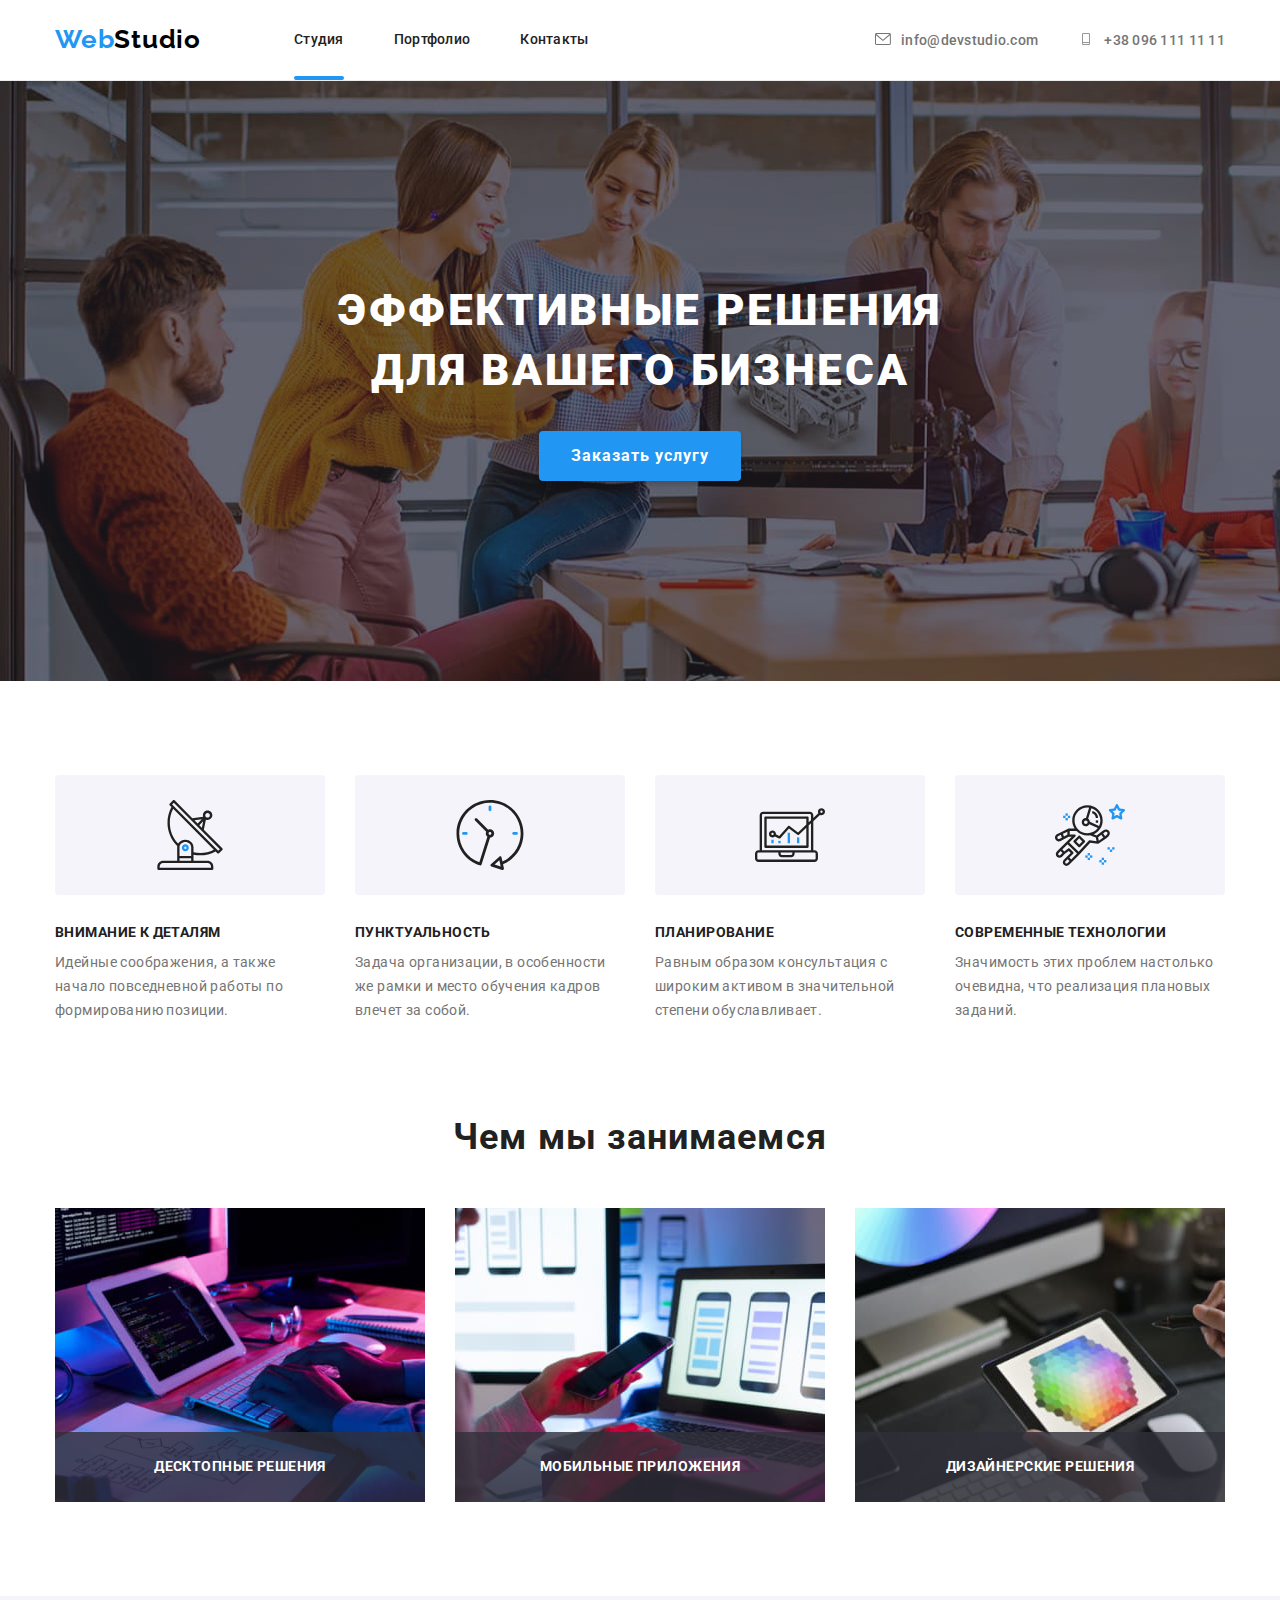
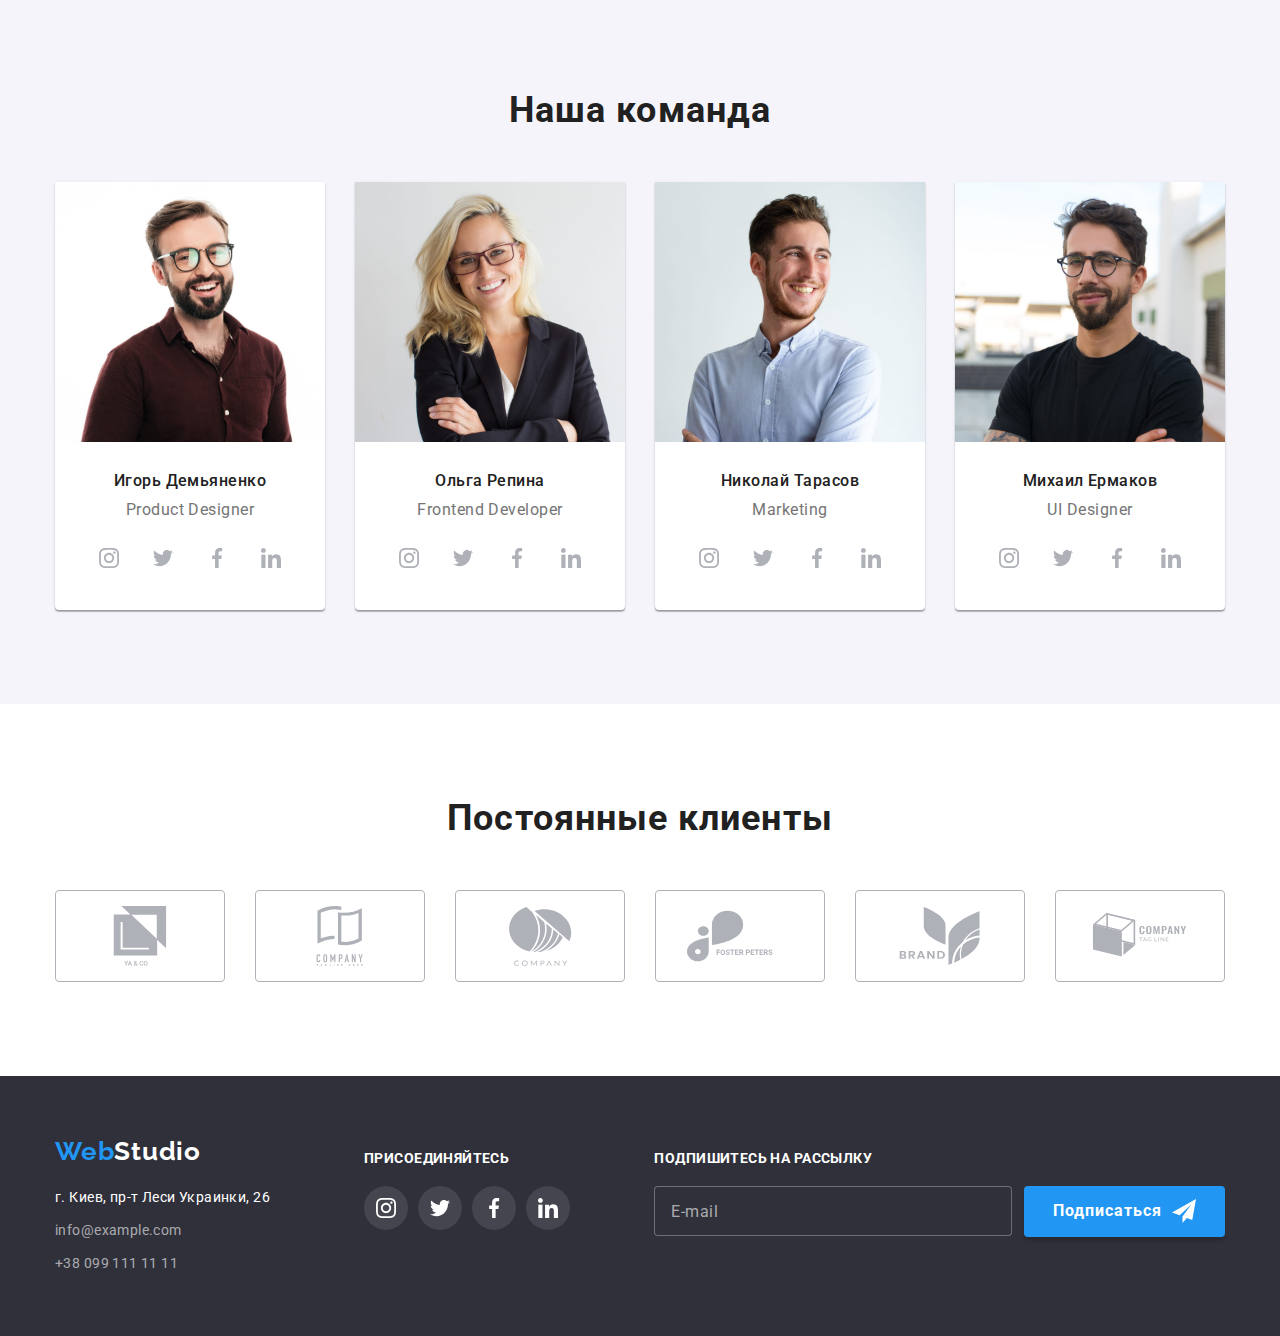
==== index.html @ 413c37ec "11" ====
<!DOCTYPE html>
<html lang="ru">
<head>
    <meta charset="UTF-8">
    <meta http-equiv="X-UA-Compatible" content="IE=edge">
    <meta name="viewport" content="width=device-width, initial-scale=1.0">
    <title>'WebStudio'</title>
    <link rel="preconnect" href="https://fonts.googleapis.com">
    <link rel="preconnect" href="https://fonts.gstatic.com" crossorigin>
    <link href="https://fonts.googleapis.com/css2?family=Raleway:wght@700&family=Roboto:wght@400;500;700;900&display=swap"
        rel="stylesheet">
    <link rel="stylesheet" href="https://cdn.jsdelivr.net/npm/modern-normalize@1.1.0/modern-normalize.min.css">
    <link rel="stylesheet" href="./css/styles.css">
</head>
<body>

    <header class="page-header ">
        <!-- верхняя строка навигации -->
       <div class="container page-header-container">
            <a class="link-logo link" href="index.html" lang="en">Web<span class="logo-part-theme-light">Studio</span>
            </a>

            <nav class="site-nav">
                <ul class="menu list">
                    <li class="menu-item studia">
                        <a class="menu-link link" href="index.html">Студия</a>
                    </li>
                    <li class="menu-item">
                        <a class="menu-link link" href="portfolio.html">Портфолио</a>
                    </li>
                    <li class="menu-item">
                        <a class="menu-link link" href="#kontakt">Контакты</a>
                    </li>

                </ul>
            </nav>

            <ul class="mail-tel list">
                <li class="mail-item">
                    
                    <a class="mail-link link" href="mailto:info@devstudio.com">
                        <svg class="mail-list_icon" width="16" height="12">
                            <use href="./image/vector/header/header_icons.svg#icon-mail">

                            </use>
                        </svg>info@devstudio.com
                    </a>
                </li>
                <li class="tel-item">
                    <a class="tel-link link" href="tel:+380961111111">
                        <svg class="tel-list_icon" width="16" height="12">
                            <use href="./image/vector/header/header_icons.svg#icon-tel">
                        
                            </use>
                        </svg>+38 096 111 11 11

                    </a>
                </li>
            </ul>
       </div> 
           
    </header>

    <main class="main-sections">
      <!--      Секции          -->
     <section class="section1"> 
        <div class="hat container">
            <h1 class="section1-text"> Эффективные решения для вашего бизнеса</h1>
            <button data-modal-open class="section1-button" type="button">Заказать услугу</button>
        </div>
     </section>

     <section class="section2">
            <div class="detailes container">
                <h2 class="section2-text visually-hidden" >Особенности</h2>
                <ul class="section2-list list">
                    <li class="section2-item item">
                        <a href="#" class="section2-list-item-link">
                            <svg class="section2-list_icon" width="70" height="70">
                              <use href="./image/vector/detailes/detailes.svg#icon-antenna">
                              </use>
                            </svg>
                        </a>
                        <h3 class="section2-h3">Внимание к деталям</h3>
                        <p class="section2-p">Идейные соображения, а также начало повседневной работы по формированию позиции.</p>
                    </li>
                    <li class="section2-item item">
                        <a href="#" class="section2-list-item-link">
                            <svg class="section2-list_icon" width="70" height="70">
                                <use href="./image/vector/detailes/detailes.svg#icon-clock">
                                </use>
                            </svg>
                        </a>
                        <h3 class="section2-h3">Пунктуальность</h3>
                        <p class="section2-p">Задача организации, в особенности же рамки и место обучения кадров влечет за собой.</p>
                    </li>
                    <li class="section2-item item">
                        <a href="#" class="section2-list-item-link">
                            <svg class="section2-list_icon" width="70" height="70">
                                <use href="./image/vector/detailes/detailes.svg#icon-diagram">
                                </use>
                            </svg>
                        </a>
                        <h3 class="section2-h3">Планирование</h3>
                        <p class="section2-p">Равным образом консультация с широким активом в значительной степени обуславливает.</p>
                    </li>
                    <li class="section2-item item">
                        <a href="#" class="section2-list-item-link">
                            <svg class="section2-list_icon" width="70" height="70">
                                <use href="./image/vector/detailes/detailes.svg#icon-astronaut">
                                </use>
                            </svg>
                        </a>
                        <h3 class="section2-h3">Современные технологии</h3>
                        <p class="section2-p">Значимость этих проблем настолько очевидна, что реализация плановых заданий.</p>
                    </li>
                </ul>
            </div> 
     </section>

     <section class="section3">
        <div class="aktions container">
            <h2 class="section3-text">Чем мы занимаемся</h2>
            <ul class="section3-list list">
                <li class="section3-item item">
                    <img src="./image/what_we_do/example-1.jpg" alt="фото работы-1"
                     width="370" height="294" />
                     <div class="section3-item-text">
                        <p>десктопные решения</p>
                     </div>
                </li>
                <li class="section3-item item">
                    <img src="./image/what_we_do/example-2.jpg" alt="фото работы-2"
                     width="370" height="294" />
                     <div class="section3-item-text">
                        <p>мобильные приложения</p>
                     </div>
                </li>
                <li class="section3-item item">
                    <img src="./image/what_we_do/example-3.jpg" alt="фото работы-3"
                    width="370" height="294" />
                    <div class="section3-item-text">
                        <p>дизайнерские решения</p>
                    </div>
                </li>
            </ul>
        </div>
     </section>

     <section class="section4">
        <div class="command container">
            <h2 class="section4-text">Наша команда</h2>
            <ul class="section4-list list">
                <li class="section4-item item">
                    <img src="./image/our_comand/manager-1.jpg" alt="менеджер-1" width="270" height="260" />
                   <div class="command-box">
                        <h3 class="section4-naime">Игорь Демьяненко</h3>
                        <p class="section4-p" lang="en">Product Designer</p>
                        <div class="social">
                            <ul class="social-list list">
                                <li class="social-item item">
                                    <a href="#" class="social-list-item-link">
                                        <svg class="social-list_icon" width="20" height="20">
                                            <use href="./image/vector/social_links/symbol-defs.svg#icon-instagram">
                                            </use>
                                        </svg>  
                                     </a>
                                </li>
                                <li class="social-item item">
                                    <a href="#" class="social-list-item-link">
                                        <svg class="social-list_icon" width="20" height="20">
                                            <use href="./image/vector/social_links/symbol-defs.svg#icon-twitter">
                                            </use>
                                        </svg>
                                    </a>
                                </li>
                                <li class="social-item item">
                                    <a href="#" class="social-list-item-link">
                                        <svg class="social-list_icon" width="20" height="20">
                                            <use href="./image/vector/social_links/symbol-defs.svg#icon-facebook">
                                            </use>
                                        </svg>
                                    </a>
                                </li>
                                <li class="social-item item">
                                    <a href="#" class="social-list-item-link">
                                        <svg class="social-list_icon" width="20" height="20">
                                            <use href="./image/vector/social_links/symbol-defs.svg#icon-linkedin">
                                            </use>
                                        </svg> 
                                    </a>
                                </li>
                            </ul>
                        </div>
                   </div> 
                </li>
                <li class="section4-item item">
                    <img src="./image/our_comand/manager-2.jpg" alt="менеджер-2" width="270" height="260" />
                    <div class="command-box">
                        <h3 class="section4-naime">Ольга Репина</h3>
                        <p class="section4-p" lang="en">Frontend Developer</p>
                        <div class="social">
                            <ul class="social-list list">
                                <li class="social-item item">
                                    <a href="#" class="social-list-item-link">
                                        <svg class="social-list_icon" width="20" height="20">
                                            <use href="./image/vector/social_links/symbol-defs.svg#icon-instagram">
                                            </use>
                                        </svg>
                                    </a>
                                </li>
                                <li class="social-item item">
                                    <a href="#" class="social-list-item-link">
                                        <svg class="social-list_icon" width="20" height="20">
                                            <use href="./image/vector/social_links/symbol-defs.svg#icon-twitter">
                                            </use>
                                        </svg>
                                    </a>
                                </li>
                                <li class="social-item item">
                                    <a href="#" class="social-list-item-link">
                                        <svg class="social-list_icon" width="20" height="20">
                                            <use href="./image/vector/social_links/symbol-defs.svg#icon-facebook">
                                            </use>
                                        </svg>
                                    </a>
                                </li>
                                <li class="social-item item">
                                    <a href="#" class="social-list-item-link">
                                        <svg class="social-list_icon" width="20" height="20">
                                            <use href="./image/vector/social_links/symbol-defs.svg#icon-linkedin">
                                            </use>
                                        </svg>
                                    </a>
                                </li>
                            </ul>
                        </div>
                    </div>
                </li>
                <li class="section4-item item">
                    <img src="./image/our_comand/manager-3.jpg" alt="менеджер-3" width="270" height="260" />
                    <div class="command-box">
                        <h3 class="section4-naime">Николай Тарасов</h3>
                        <p class="section4-p" lang="en">Marketing</p>
                        <div class="social">
                            <ul class="social-list list">
                                <li class="social-item item">
                                    <a href="#" class="social-list-item-link">
                                        <svg class="social-list_icon" width="20" height="20">
                                            <use href="./image/vector/social_links/symbol-defs.svg#icon-instagram">
                                            </use>
                                        </svg>
                                    </a>
                                </li>
                                <li class="social-item item">
                                    <a href="#" class="social-list-item-link">
                                        <svg class="social-list_icon" width="20" height="20">
                                            <use href="./image/vector/social_links/symbol-defs.svg#icon-twitter">
                                            </use>
                                        </svg>
                                    </a>
                                </li>
                                <li class="social-item item">
                                    <a href="#" class="social-list-item-link">
                                        <svg class="social-list_icon" width="20" height="20">
                                            <use href="./image/vector/social_links/symbol-defs.svg#icon-facebook">
                                            </use>
                                        </svg>
                                    </a>
                                </li>
                                <li class="social-item item">
                                    <a href="#" class="social-list-item-link">
                                        <svg class="social-list_icon" width="20" height="20">
                                            <use href="./image/vector/social_links/symbol-defs.svg#icon-linkedin">
                                            </use>
                                        </svg>
                                    </a>
                                </li>
                            </ul>
                        </div>
                    </div>
                </li>
                <li class="section4-item item">
                    <img src="./image/our_comand/manager-4.jpg" alt="менеджер-4" width="270" height="260" />
                    <div class="command-box">
                        <h3 class="section4-naime">Михаил Ермаков</h3>
                        <p class="section4-p" lang="en">UI Designer</p>
                        <div class="social">
                            <ul class="social-list list">
                                <li class="social-item item">
                                    <a href="#" class="social-list-item-link">
                                        <svg class="social-list_icon" width="20" height="20">
                                            <use href="./image/vector/social_links/symbol-defs.svg#icon-instagram">
                                            </use>
                                        </svg>
                                    </a>
                                </li>
                                <li class="social-item item">
                                    <a href="#" class="social-list-item-link">
                                        <svg class="social-list_icon" width="20" height="20">
                                            <use href="./image/vector/social_links/symbol-defs.svg#icon-twitter">
                                            </use>
                                        </svg>
                                    </a>
                                </li>
                                <li class="social-item item">
                                    <a href="#" class="social-list-item-link">
                                        <svg class="social-list_icon" width="20" height="20">
                                            <use href="./image/vector/social_links/symbol-defs.svg#icon-facebook">
                                            </use>
                                        </svg>
                                    </a>
                                </li>
                                <li class="social-item item">
                                    <a href="#" class="social-list-item-link">
                                        <svg class="social-list_icon" width="20" height="20">
                                            <use href="./image/vector/social_links/symbol-defs.svg#icon-linkedin">
                                            </use>
                                        </svg>
                                    </a>
                                </li>
                            </ul>
                        </div>
                    </div>
                </li>
            </ul>
        </div>     
     </section> 
     
    <section class="section5">
        <div class="detailes container">
            <h2 class="section5-text">Постоянные клиенты</h2>
            <ul class="section5-list list">
                <li class="section5-item item">
                    <a href="#" class="section5-list-item-link">
                        <svg class="section5-list_icon" width="106" height="60">
                           <use href="./image/vector/clients/clientsico.svg#icon-1">
                        
                          </use>
                         </svg> 
                    </a>
                </li>
                <li class="section5-item item">
                    <a href="#" class="section5-list-item-link">
                        <svg class="section5-list_icon" width="106" height="60">
                            <use href="./image/vector/clients/clientsico.svg#icon-2">
                
                            </use>
                        </svg>
                    </a>
                </li>
                <li class="section5-item item">
                    <a href="#" class="section5-list-item-link">
                        <svg class="section5-list_icon" width="106" height="60">
                            <use href="./image/vector/clients/clientsico.svg#icon-3">
                
                            </use>
                        </svg>
                    </a>
                </li>
                <li class="section5-item item">
                    <a href="#" class="section5-list-item-link">
                        <svg class="section5-list_icon" width="106" height="60">
                            <use href="./image/vector/clients/clientsico.svg#icon-4">
                
                            </use>
                        </svg>
                    </a>
                </li>
                <li class="section5-item item">
                    <a href="#" class="section5-list-item-link">
                        <svg class="section5-list_icon" width="106" height="60">
                            <use href="./image/vector/clients/clientsico.svg#icon-5">
                
                            </use>
                        </svg>
                    </a>
                </li>
                <li class="section5-item item">
                    <a href="#" class="section5-list-item-link">
                        <svg class="section5-list_icon" width="106" height="60">
                            <use href="./image/vector/clients/clientsico.svg#icon-6">
                
                            </use>
                        </svg>
                    </a>
                </li>
            </ul>
        </div>
    </section>

    </main>
    
    <footer class="futer-section">
        <!-- contacts  -->
        <div class="contacts container">
            <div class="social-futer">
                <a class="link-logo link" href="index.html" lang="en">Web<span class="logo-part-theme-dark">Studio</span>
                </a>
                <address class="adres">
                    <ul class="adres-list list">
                        <li class="adres-item item">
                            <a class="adres-link link" href="https://goo.gl/maps/ByAWiEw1iEHWPzxS7" target="_blank"
                                rel="noopener noreferrer">г. Киев, пр-т Леси Украинки, 26
                            </a>
                        </li>
                        <li class="adres-item item">
                            <a class="adres-mail link" href="mailto:info@example.com">info@example.com</a>
                        </li>
                        <li class="adres-item item">
                            <a class="adres-tel link" href="tel:+380991111111">+38 099 111 11 11</a>
                        </li>
                    </ul>

                </address>
            </div>
            <div class="social-futer">
                <h3 class="social-futer-h3">Присоединяйтесь</h3>
                <ul class="social-list list">
                    <li class="social-item item">
                        <a href="#" class="social-futer-list-item-link">
                            <svg class="social-futer-list_icon" width="20" height="20">
                                <use href="./image/vector/social_links/symbol-defs.svg#icon-instagram">
                                </use>
                            </svg>
                        </a>
                    </li>
                    <li class="social-item item">
                        <a href="#" class="social-futer-list-item-link">
                            <svg class="social-futer-list_icon" width="20" height="20">
                                <use href="./image/vector/social_links/symbol-defs.svg#icon-twitter">
                                </use>
                            </svg>
                        </a>
                    </li>
                    <li class="social-item item">
                        <a href="#" class="social-futer-list-item-link">
                            <svg class="social-futer-list_icon" width="20" height="20">
                                <use href="./image/vector/social_links/symbol-defs.svg#icon-facebook">
                                </use>
                            </svg>
                        </a>
                    </li>
                    <li class="social-item item">
                        <a href="#" class="social-futer-list-item-link">
                            <svg class="social-futer-list_icon" width="20" height="20">
                                <use href="./image/vector/social_links/symbol-defs.svg#icon-linkedin">
                                </use>
                            </svg>
                        </a>
                    </li>
                </ul>
            </div>
            <div class="social-futer">
                <h3 class="social-futer-h3">Подпишитесь на рассылку</h3>
                <form class="subskrib-form">
                    <label class="subskrib-form-field">
                        <span class="subskrib-form-input-wrapper">
                            <input type="email" 
                             name="user_mail"
                             class="subskrib-form-input" 
                             required 
                             placeholder="E-mail"
                            />
                        </span>
                    </label>
                    <button class="subskrib-form-submit" type="submit">Подписаться
                        <svg class="subskrib-form-input-icon" width="24" height="24">
                            <use href="./image/vector/form/form_icon.svg#icon-telegram">
                            </use>
                        </svg>
                    </button>

                </form>
                
            </div>
           
        </div> 
    </footer>

    <div class="backdrop is-hidden" data-modal>
        <div class="modal">
            <button data-modal-close class="backdrop-button" type="button" aria-required="true">
                <svg class="modal-close-icon" width="18" height="18">
                    <use href="./image/vector/header/header_icons.svg#icon-close-modal">

                    </use>
                </svg>
            </button>
            <p class="modal-form-p">Оставьте свои данные, мы вам перезвоним</p>
            <form class="modal-form">
           
                    <label class="modal-form-field">
                        <span class="modal-form-input-text">Имя</span>
                        <span class="modal-form-input-wrapper">
                            <input type="text"
                             name="user_name"
                             class="modal-form-input" 
                             required pattern="[a-zA-Zа-яА-Я]+$"
                             minlength="2"
                            />
                            <svg class="modal-form-input-icon">
                                <use href="./image/vector/form/form_icon.svg#icon-name">
                                </use>
                            </svg>
                        </span>
                        
                       
                    </label>
                    <label class="modal-form-field">
                        <span class="modal-form-input-text">Телефон</span>
                         <span class="modal-form-input-wrapper">
                            <input type="tel" 
                             name="user_phone" 
                             class="modal-form-input" 
                             required pattern="[0-9]{3}-[0-9]{3}-[0-9]{2}-[0-9]{2}"
                             title="xxx-xxx-xx-xx" 
                             />
                            <svg class="modal-form-input-icon">
                                <use href="./image/vector/form/form_icon.svg#icon-phone">
                                </use>
                            </svg>
                        </span>
                        
                    </label>
                    <label class="modal-form-field">
                        <span class="modal-form-input-text">Почта</span>
                         <span class="modal-form-input-wrapper">
                            <input type="email" 
                            name="user_mail" 
                            class="modal-form-input" 
                            required 
                            />
                            <svg class="modal-form-input-icon">
                                <use href="./image/vector/form/form_icon.svg#icon-mail">
                                </use>
                            </svg>
                        </span>
                       
                    </label>
                    <label class="modal-form-field">
                        <span class="modal-form-input-text">Комментарий</span>
                        <textarea 
                        class="modal-form-input-comment"
                         name="user_message" 
                         placeholder="Введите текст"
                         ></textarea>
                    </label>
              
                <input id="user-pol" 
                    name="user-pol"
                    type="checkbox"
                    class="modal-form-check visually-hidden"
                    
                 />
                <label for="user-pol" class="modal-form-check-desc">
                    Соглашаюсь с рассылкой и принимаю&nbsp;
                    <a  class="modal-form-link" href="">Условия договора</a> 
                </label>
                <button  class="modal-form-submit" type="submit">Отправить</button>
            </form>

        </div>
    </div>

    <script src="./js/modal.js">
       
    </script>

</body>
</html>
---- css/styles.css ----
/* sbros stilej */
:root {
    --primary-font: 'Roboto', sans-serif;
    --secondary-font: 'Raleway', sans-serif;
    --primary-text-color-theme-dark: #ffffff;
    --primary-text-color-theme-light: #212121;
    --primary-text-title-color-theme-light: #757575;
    --secondary-text-color-theme-dark: #ffffff;
    --secondary-text-color-theme-light: #000000;
    --accent-color: #2196F3;
    --accent-color-submit: #188CE8;
    --trnsition-dur-and-func: 250ms cubic-bezier(0.4, 0, 0.2, 1)
}
h1,
h2,
h3,
h4,
p {
    margin-top: 0;
    margin-bottom: 0;
}

ul,
ol {
    margin-top: 0;
    margin-bottom: 0;
    padding-left: 0;
}

img {
    display: block;
}

button {
    cursor: pointer;
    border: 0px;
}
.list { 
    list-style: none;
}
.link {
    text-decoration: none;
}
/* stili shriftov */
body {
    font-family: var(--primary-font);
    
}
.container{
    width: 1200px;
    margin-left: auto;
    margin-right: auto;
    padding-left: 15px;
    padding-right: 15px; 

}
.page-header-container,
/* .menu, */
.mail-tel,
.section2-list,
.section3-list,
.section4-list,
.section5-list,
.button-list,
.uslugi-list{
    display: flex;
    align-items: center;
}
.menu{
    display: flex;
    width: 294px;
    height: 80px;
    padding-top: 32px;
}
.mail-tel{
    margin-left: auto;
}
.menu-item:not(:last-child){
    margin-right: 50px;
}
.mail-item:not(:last-child){
    margin-right: 40px;
}
.section2-item:not(:last-child), 
.section3-item:not(:last-child),
.section4-item:not(:last-child),
.section5-item:not(:last-child){
    margin-right: 30px;
}
.section2-item{
    width: 270px; 
}
.section3-item{
    position: relative;
}
.section4-item{
    background: #FFFFFF;
    box-shadow: 0px 1px 3px rgba(0, 0, 0, 0.12),
     0px 1px 1px rgba(0, 0, 0, 0.14),
      0px 2px 1px rgba(0, 0, 0, 0.2);
    border-radius: 0px 0px 4px 4px;
}
.page-header{
    border-bottom: 1px solid #ECECEC;
    background:#FFFFFF;
}
.section1{
    padding-top: 200px;
    padding-bottom: 200px;
    background: #2F303A;
    background-image: linear-gradient(rgba(47, 48, 58, 0.4),
     rgba(47, 48, 58, 0.4)), url("../image/section1/bak.jpg");
    background-repeat: no-repeat;
    background-size: cover;

}

.section2, .section4,
 .section5 {
    padding-top: 94px;
    padding-bottom: 94px;
}
.section3{
    padding-bottom: 94px;
}

.section4{
    background-color: #F5F4FA;
}

.futer-section{
    background-color: #2F303A;
    padding-top: 60px;
    padding-bottom: 60px;
}
.visually-hidden{
    position: absolute;
    width: 1px;
    height: 1px;
    margin: -1px;
    padding: 0;
    overflow: hidden;
    border: 0;
    clip: rect(0 0 0 0);
}



/* components */

.link-logo {
    font-family: var(--secondary-font);
    font-weight: 700;
    font-size: 26px;
    line-height: 1.19;
         
    letter-spacing: 0.03em;   
    color: var(--accent-color);
    margin-right: 93px;
    margin-top: 24px;
    margin-bottom: 25px; 
}
.logo-part-theme-dark {
    font-family: var(--secondary-font);
    font-weight: 700;
    font-size: 26px;
    line-height: 1.19;
    
    letter-spacing: 0.03em; 
    color: var(--secondary-text-color-theme-dark);
}
.logo-part-theme-light {
    font-family: var(--secondary-font);
    font-weight: 700;
    font-size: 26px;
    line-height: 1.19;
    
    letter-spacing: 0.03em;
    color: var(--secondary-text-color-theme-light);
}
.menu-link {
   
    font-weight: 500;
    font-size: 14px;
    line-height: 1.14;
    letter-spacing: 0.02em;
    padding-bottom: 28px;
    color: var(--primary-text-color-theme-light);
    transition: color var(--trnsition-dur-and-func);
}
.menu-item{
    display: flex;
    flex-direction: column;
}
.studia::after,
.portfolio::after {
    content: "";

    width: auto;
    height: 4px;
    border-radius: 2px;
    background-color:var(--accent-color);
}


.menu-link:hover,
.menu-link:focus,
.mail-link:hover,
.mail-link:focus,
.tel-link:hover,
.tel-link:focus,
.adres-link:hover,
.adres-link:focus,
.adres-mail:hover,
.adres-tel:hover,
.adres-mail:focus,
.adres-tel:focus {
    
    color: var(--accent-color);
}
.mail-link, .tel-link {
    
    font-weight: 500;
    font-size: 14px;
    line-height: 1.14;
    letter-spacing: 0.02em;
    
    color: var(--primary-text-title-color-theme-light);
    transition: color var(--trnsition-dur-and-func);
}

.mail-link:hover .mail-list_icon,
.mail-link:focus .mail-list_icon,
.tel-link:hover .tel-list_icon,
.tel-link:focus .tel-list_icon{
    
    fill: var(--accent-color);
}


.section1-text {
    
    width: 696px;
    
    margin-left: auto;
    margin-right: auto;
    font-weight: 900;
    font-size: 44px;
    line-height: 1.36;
    
    text-align: center;
    letter-spacing: 0.06em;
    text-transform: uppercase;
    color: var(--primary-text-color-theme-dark);
       
}
.section1-button {
    padding-top: 10px;
    padding-bottom: 10px;
    padding-left: 32px;
    padding-right: 32px;
    margin-top: 30px;
    margin-left: auto;
    margin-right: auto;
    
    font-weight: 700;
    font-size: 16px;
    line-height: 1.88;
       
    display: flex; 
    align-items: center;
    text-align: center;
    letter-spacing: 0.06em;
    box-shadow: 0px 4px 4px rgba(0, 0, 0, 0.15);
    border-radius: 4px;
    
    background-color: var(--accent-color);
    color: var(--primary-text-color-theme-dark);
    transition: color var(--trnsition-dur-and-func),
        background-color var(--trnsition-dur-and-func);
}
.section1-button:hover,
.section1-button:focus {
    
    background-color:#188CE8;
    color: var(--primary-text-color-theme-dark);
} 


.section2-h3 {
    font-weight: 700;
    font-size: 14px;
    line-height: 1.14;
    letter-spacing: 0.03em;
    text-transform: uppercase;
    padding-top: 30px;
     color: var(--primary-text-color-theme-light);
}
.section2-p {
    padding-top: 10px;
    font-weight: 400;
    font-size: 14px;
    line-height: 1.71;

    letter-spacing: 0.03em;

    color: var(--primary-text-title-color-theme-light);
}

.section3-text,
.section4-text, 
.section5-text {
    margin-bottom: 50px;      
    font-weight: 700;
    font-size: 36px;
    line-height: 1.16;
    text-align: center;
    letter-spacing: 0.03em;
    
    color: var(--primary-text-color-theme-light);
}
.section3-item-text{
    width: 370px;
    height: 70px;
    position: absolute;
    bottom: 0;
    left: 0;
    font-weight: 700;
    font-size: 14px;
    line-height: 1.14;
    letter-spacing: 0.03em;
    text-transform: uppercase;
    text-align: center;
    padding-top: 27px;
    color: var(--primary-text-color-theme-dark);
    background: rgba(47, 48, 58, 0.8);

}
.section4-naime {
   
    margin-bottom: 10px;
    font-weight: 500;
    font-size: 16px;
    line-height: 1.18;

    text-align: center;
    letter-spacing: 0.03em;

     color: var(--primary-text-color-theme-light);
}
.section4-p {
    margin-bottom: 16px;
    font-weight: 400;
    font-size: 16px;
    line-height: 1.18;

    text-align: center;
    letter-spacing: 0.03em;

    color: var(--primary-text-title-color-theme-light);
}
 .command-box{
    padding-top: 30px;
    padding-bottom: 30px;
 }

 .contacts {
    display: flex;
    justify-content: left;
 }

.adres-link {
   
    font-style: normal;
    font-weight: 400;
    font-size: 14px;
    line-height: 1.71;
    
    letter-spacing: 0.03em;
    
    color: var(--primary-text-color-theme-dark);
    transition: color var(--trnsition-dur-and-func);
}
.adres-list{
    margin-top: 20px;
}
.adres-mail, .adres-tel {

    font-style: normal;
    font-weight: 400;
    font-size: 14px;
    line-height: 1.71;

    letter-spacing: 0.03em;

    color: rgba(255, 255, 255, 0.6);
    transition: color var(--trnsition-dur-and-func);
}
.adres-item:not(:last-child){
    margin-bottom: 9px;
}
.social-futer-h3{
    font-weight: 700;
    font-size: 14px;
    line-height: 1.14;
    letter-spacing: 0.03em;
    text-transform: uppercase;
    padding-top: 15px;
    padding-bottom: 20px;
    color: var(--primary-text-color-theme-dark);
}
.social-futer:first-child {
    margin-right: 70px;
}
.social-futer:last-child {
    margin-left: auto;
}

/* portfolio */

.portfolio-uslugi{
    background-color: #FFFFFF;
    padding-top: 94px;
    padding-bottom: 94px;
}

.portfolio-button {
    font-weight: 500;
    font-size: 16px;
    line-height: 1.62;
    text-align: center;
    letter-spacing: 0.03em;
    border-radius: 4px;   
    padding-top: 6px;
    padding-bottom: 6px;
    padding-left: 22px;
    padding-right: 22px;
    background: #F5F4FA;
    color: var(--primary-text-color-theme-light);
    transition: color var(--trnsition-dur-and-func),
    background var(--trnsition-dur-and-func),
    box-shadow var(--trnsition-dur-and-func);
}

.portfolio-button:focus,
.portfolio-button:hover {
    
    color: var(--primary-text-color-theme-dark);
    background: var(--accent-color);
    box-shadow: 0px 3px 1px rgba(0, 0, 0, 0.1), 
    0px 1px 2px rgba(0, 0, 0, 0.08), 
    0px 2px 2px rgba(0, 0, 0, 0.12);
}
.button-list{
    justify-content: center;
    margin-bottom: 50px;
}

.button-item:not(:last-child){
    padding-right: 8px;
}
.uslugi-box{
    border-left: 1px solid #EEEEEE;
    border-right: 1px solid #EEEEEE;
    border-bottom: 1px solid #EEEEEE;
    padding-top: 20px;
    padding-bottom: 20px;
    padding-left: 24px;
    padding-right: 24px;
}
.uslugi-box-bg{
    transition: box-shadow var(--trnsition-dur-and-func);
    width: 370px;
}
.uslugi-box-bg:hover,
.uslugi-box-bg:focus {
    
    box-shadow: 0px 1px 1px rgba(0, 0, 0, 0.12),
    0px 4px 4px rgba(0, 0, 0, 0.06), 
    1px 4px 6px rgba(0, 0, 0, 0.16);
}
.uslugi-list{
    flex-wrap: wrap;
    flex-basis: calc((100%-2*30px)/3);
    gap: 30px;
}
.uslugi-naime {
    font-weight: 700;
    font-size: 18px;
    line-height: 2.0;
    
    letter-spacing: 0.06em;
    
    color: var(--primary-text-color-theme-light);
}
.uslugi-p {
    font-weight: 400;
    font-size: 16px;
    line-height: 1.88;
    
    letter-spacing: 0.03em;
    
    color: var(--primary-text-title-color-theme-light);
}
.uslugi-box-overlay{
    position: relative;
    overflow: hidden;
}
.uslugi-overlay{
    position: absolute;
    top: 0;
    left: 0;  
    width: 100%;
    height: 100%;
    overflow: auto;
    transform: translate(0,100%);
    transition: transform var(--trnsition-dur-and-func);

    padding-top: 63px;
    padding-bottom: 63px;
    padding-left: 24px;
    padding-right: 24px;
    font-weight: 400;
    font-size: 18px;
    line-height: 1.56;

    letter-spacing: 0.03em;

    color: var(--primary-text-color-theme-dark);
    background-color: rgba(33, 150, 243, 0.9);
}
.uslugi-link:hover .uslugi-overlay,
.uslugi-link:focus .uslugi-overlay{
    transform: translate(0,0);
}


/* svg */

.social-list{
    display: flex;
    justify-content: space-between;
    width: 206px;
    margin: 0 auto;
}
.social-list-item-link{
    display: flex;
    justify-content: center;
    align-items: center;

    width: 44px;
    height: 44px;
    border-radius: 50%;
    background-color: #ffffff;
    transition: background-color var(--trnsition-dur-and-func);
}
.social-futer-list-item-link{
    display: flex;
    justify-content: center;
    align-items: center;

    width: 44px;
    height: 44px;
    border-radius: 50%;
    background-color: rgba(255, 255, 255, 0.1);
    transition: background-color var(--trnsition-dur-and-func);
}
.social-futer-list_icon{
    fill: #ffffff;
}

.section2-list-item-link{
    display: flex;
    justify-content: center;
    align-items: center;

    /* width: 170px; */
    height: 120px;
    border-radius: 4px;
    background-color: #F5F4FA
}
.section5-list-item-link{
    display: flex;
    justify-content: center;
    align-items: center;
    
    width: 170px;
    height: 92px;
    border: 1px solid #AFB1B8;
    border-radius: 4px;
    background-color: #ffffff;
    transition: border var(--trnsition-dur-and-func);
}
.mail-list_icon, 
.tel-list_icon{
    transition: fill var(--trnsition-dur-and-func);
    fill: #757575;
    margin-right: 10px;
}
.social-list_icon,
 .section5-list_icon{
    transition: fill var(--trnsition-dur-and-func);
    fill: #afb1b8;
}
.social-futer-list-item-link:hover,
.social-futer-list-item-link:focus,
.social-list-item-link:hover,
.social-list-item-link:focus{
    
    background-color: var(--accent-color);
}
.social-list-item-link:hover .social-list_icon,
.social-list-item-link:focus .social-list_icon {
    
    fill: #ffffff;

}
.section5-list-item-link:hover,
.section5-list-item-link:focus {
    
    border: 1px solid #2196F3;
    border-radius: 4px;
}
.section5-list-item-link:hover .section5-list_icon,
.section5-list-item-link:focus .section5-list_icon {
    
    fill: var(--accent-color);

}

/* modal window */

.backdrop{
    position: fixed;
    top: 0;
    left: 0;
    width: 100%;
    height: 100%;
    background-color: rgba(0, 0, 0, 0.2);
    transition: transform var(--trnsition-dur-and-func),
    opacity var(--trnsition-dur-and-func);
}
.backdrop.is-hidden {
    opacity: 0;
    pointer-events: none;
    top: 0;
    left: 0;
    width: 100%;
    height: 100%;
    overflow: auto;
    transform: translate(0, 100%);
    transition: transform var(--trnsition-dur-and-func),
    opacity var(--trnsition-dur-and-func);
}
.modal{
    position: absolute;
    top: 50%;
    left: 50%;
    transform: translate(-50%,-50%);
    
    background-color: #FFFFFF;
    padding: 40px;
    height: 581px;
    width: 528px;
    /* box-shadow: 0px 1px 3px rgba(0, 0, 0, 0.12),
     0px 1px 1px rgba(0, 0, 0, 0.14),
     0px 2px 1px rgba(0, 0, 0, 0.2); */
    border-radius: 4px;
}
.backdrop-button{
    position: absolute;
    top: 8px;
    right: 8px;
    outline: none;
    display: flex;
    justify-content: center;
    align-items: center;
    height: 30px;
    width: 30px;
    border-radius: 50%;
    background-color: transparent;
    border: 1px solid rgba(0, 0, 0, 0.1);
    box-shadow: 0px 1px 3px rgba(0, 0, 0, 0.12),
     0px 1px 1px rgba(0, 0, 0, 0.14),
      0px 2px 1px rgba(0, 0, 0, 0.2);
    padding: 0;
}

.backdrop-button:hover .modal-close-icon,
.backdrop-button:focus .modal-close-icon{
    fill: var(--accent-color);
    
}
.modal-close-icon{
    transition: fill var(--trnsition-dur-and-func);
    fill:#000000
}
 




/* == forma zakaza uslug == */
.modal-form-p{

    font-weight: 700;
    font-size: 20px;
    line-height: 1.15;
    text-align: center;
    letter-spacing: 0.03em;
    margin-bottom: 12px;
    color: var(--primary-text-color-theme-light);
}
.modal-form{
display: flex;
flex-direction: column;
}
.modal-form-field{
    margin-bottom: 10px;
}
.modal-form-input{

    width: 100%;
    height: 40px;
    border: 1px solid rgba(33, 33, 33, 0.2);
    border-radius: 4px;
    padding-left: 42px;
    transition: border-color var(--trnsition-dur-and-func);
    
}
.modal-form-input:focus,
.modal-form-input-comment:focus {
    outline: none;
    border-color: var(--accent-color);
    

}
.modal-form-input:focus + .modal-form-input-icon{
    fill: var(--accent-color);
}
.modal-form-input-text{
    display: block;
    font-weight: 400;
    font-size: 12px;
    line-height: 1.17;
    letter-spacing: 0.01em;
    margin-bottom: 4px;
    color: #757575;
}
.modal-form-input-wrapper{
    display: block;
    position: relative;
}
.modal-form-input-comment{
    resize: none;
    display: block;
    font-family: var(--primary-font);
    font-weight: 400;
    font-size: 14px;
    line-height: 1.14;
    letter-spacing: 0.01em;
    
    width: 100%;
    height: 120px;
    padding: 12px 16px;
    border: 1px solid rgba(33, 33, 33, 0.2);
    border-radius: 4px;
    transition: border-color var(--trnsition-dur-and-func);
}
.modal-form-input-comment::placeholder{
    color: rgba(117, 117, 117, 0.5);
}

.modal-form-input-icon{
    position: absolute;
    top: 50%;
    left: 12px;
    transform: translateY(-50%);
    display: block;
    width: 18px;
    height: 18px;
    transition: fill var(--trnsition-dur-and-func);
    fill: #212121;
}
.modal-form-submit {
    padding-top: 10px;
    padding-bottom: 10px;
    padding-left: 55px;
    padding-right: 55px;
    margin-top: 30px;
    margin-left: auto;
    margin-right: auto;

    font-weight: 700;
    font-size: 16px;
    line-height: 1.88;

    display: flex;
    align-items: center;
    text-align: center;
    letter-spacing: 0.06em;
    box-shadow: 0px 4px 4px rgba(0, 0, 0, 0.15);
    border-radius: 4px;

    background-color: var(--accent-color);
    color: var(--primary-text-color-theme-dark);
    transition: color var(--trnsition-dur-and-func),
    background-color var(--trnsition-dur-and-func);
}
.modal-form-submit:hover,
.modal-form-submit:focus{
    background-color: var(--accent-color-submit);

}
.modal-form-check-desc{
    display: flex;
    align-items: center;
    margin-right: auto;
    margin-left: auto;
    font-weight: 400;
    font-size: 14px;
    line-height: 1.71;
   
    letter-spacing: 0.03em;

    color: #757575;
}
.modal-form-check-desc::before{
    display: block;
    
    width: 16px;
    height: 15px;
    border: 2px solid #212121;
    border-radius: 2px;
    content: " ";
    cursor: pointer;
    margin-right: 7px;
 
}
.modal-form-check:checked + .modal-form-check-desc::before{
    border: 2px solid var(--accent-color);
    border-radius: 2px;
    background-color: var(--accent-color);
    background-image: url(../image/vector/form/v.svg);
    background-size: 12px 9px;
    background-repeat: no-repeat;
    background-position: center center;
}
.modal-form-check:focus + .modal-form-check-desc::before {
   
    border: 2px solid var(--accent-color);
    border-radius: 2px;
}

/* форма подписки */

.subskrib-form{
    display: flex;
}
.subskrib-form-field{
    margin-right: 12px;
}
.subskrib-form-input{
    font-family: var(--primary-font);
    font-weight: 400;
    font-size: 16px;
    line-height: 1.25;
    color: var(--primary-text-color-theme-dark);
    letter-spacing: 0.03em;

    width: 358px;
    height: 50px;
    padding: 12px 16px;
    border: 1px solid rgba(255, 255, 255, 0.3);
    /* filter: drop-shadow(0px 4px 4px rgba(0, 0, 0, 0.15)); */
    border-radius: 4px;
    background-color: #2F303A;
}
.subskrib-form-input::placeholder{
    color: rgba(255, 255, 255, 0.6);
}
.subskrib-form-input-wrapper{
    display: flex;
    position: relative;
}
.subskrib-form-submit{
    padding-top: 10px;
    padding-bottom: 10px;
    padding-left: 29px;
    padding-right: 29px;
   
    font-weight: 700;
    font-size: 16px;
    line-height: 1.88;

    display: flex;
    align-items: center; 
    text-align: center;
    letter-spacing: 0.06em;
    box-shadow: 0px 4px 4px rgba(0, 0, 0, 0.15);
    border-radius: 4px;

    background-color: var(--accent-color);
    color: var(--primary-text-color-theme-dark);
    /* transition: color var(--trnsition-dur-and-func),
    background-color var(--trnsition-dur-and-func); */
}
.subskrib-form-input-icon{
    margin-left: 10px;
    fill: #FFFFFF;
}
.modal-form-link{
    color: var(--accent-color);
}
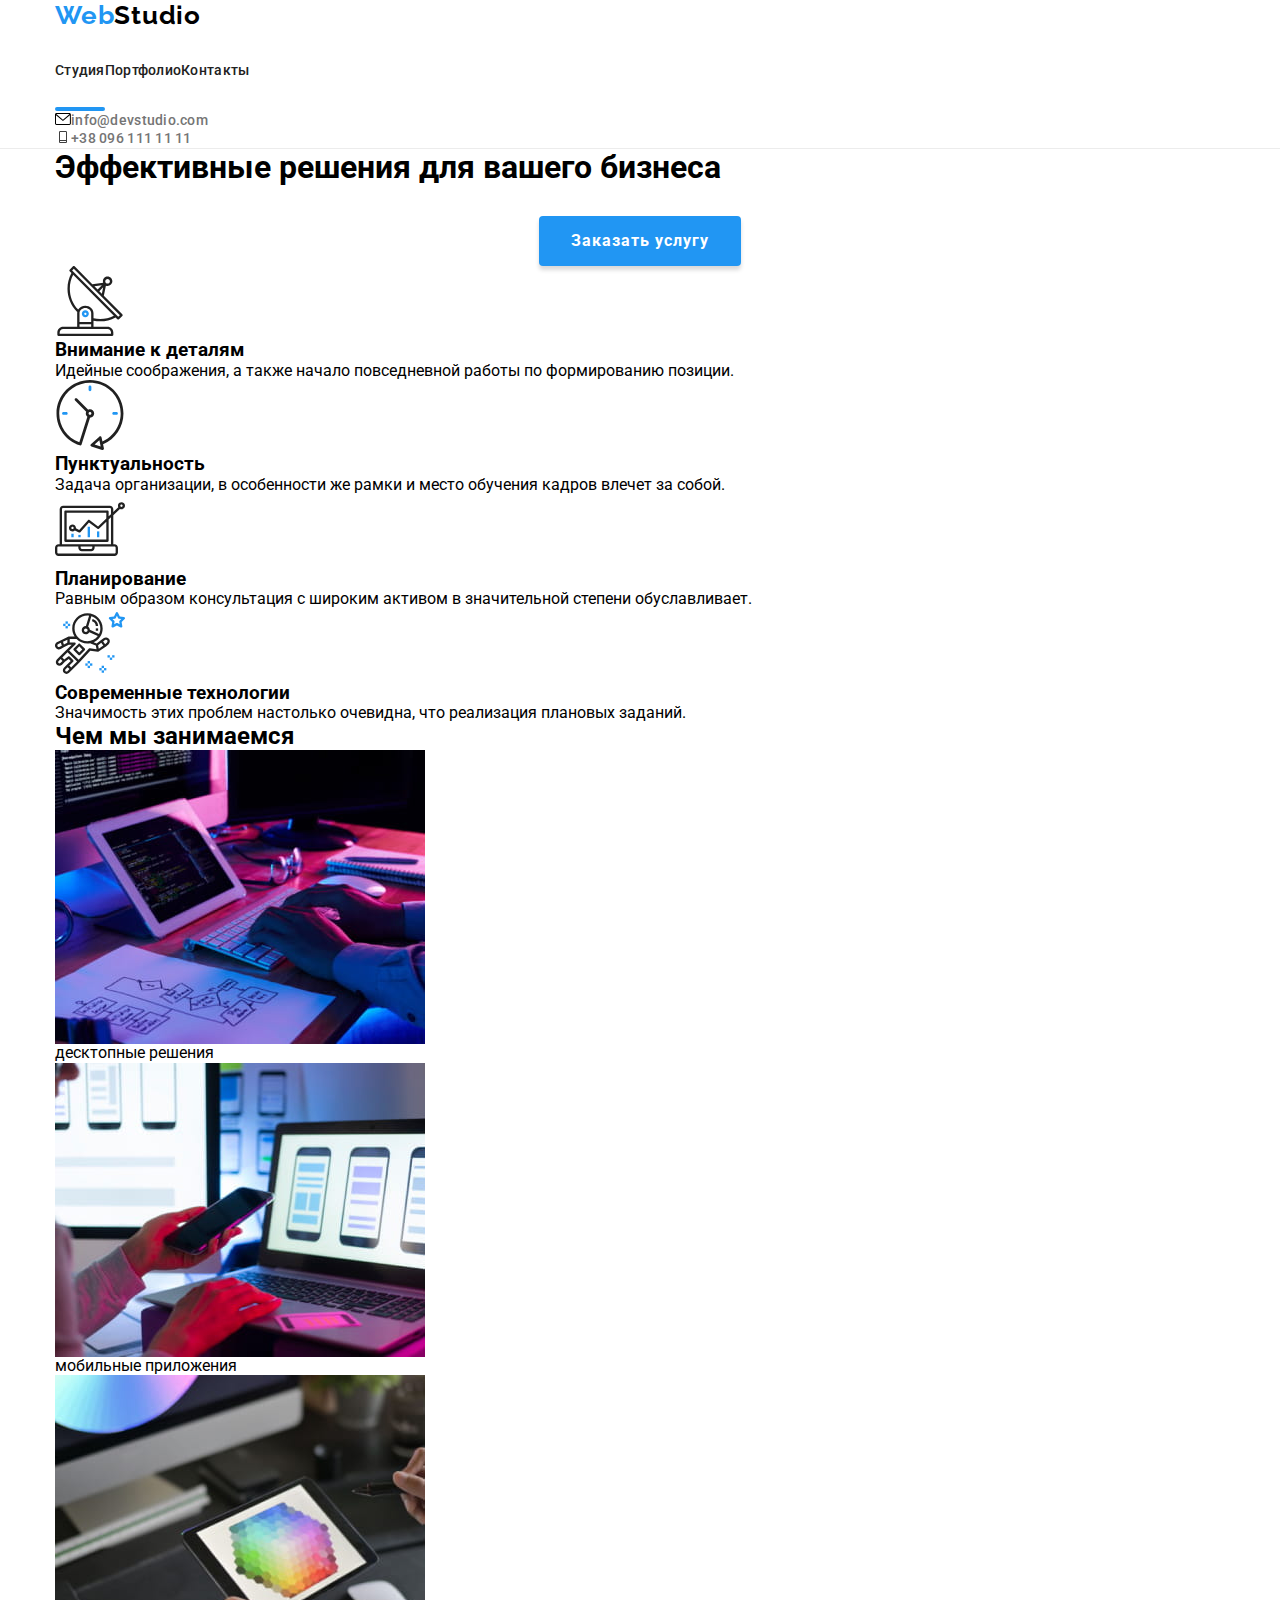
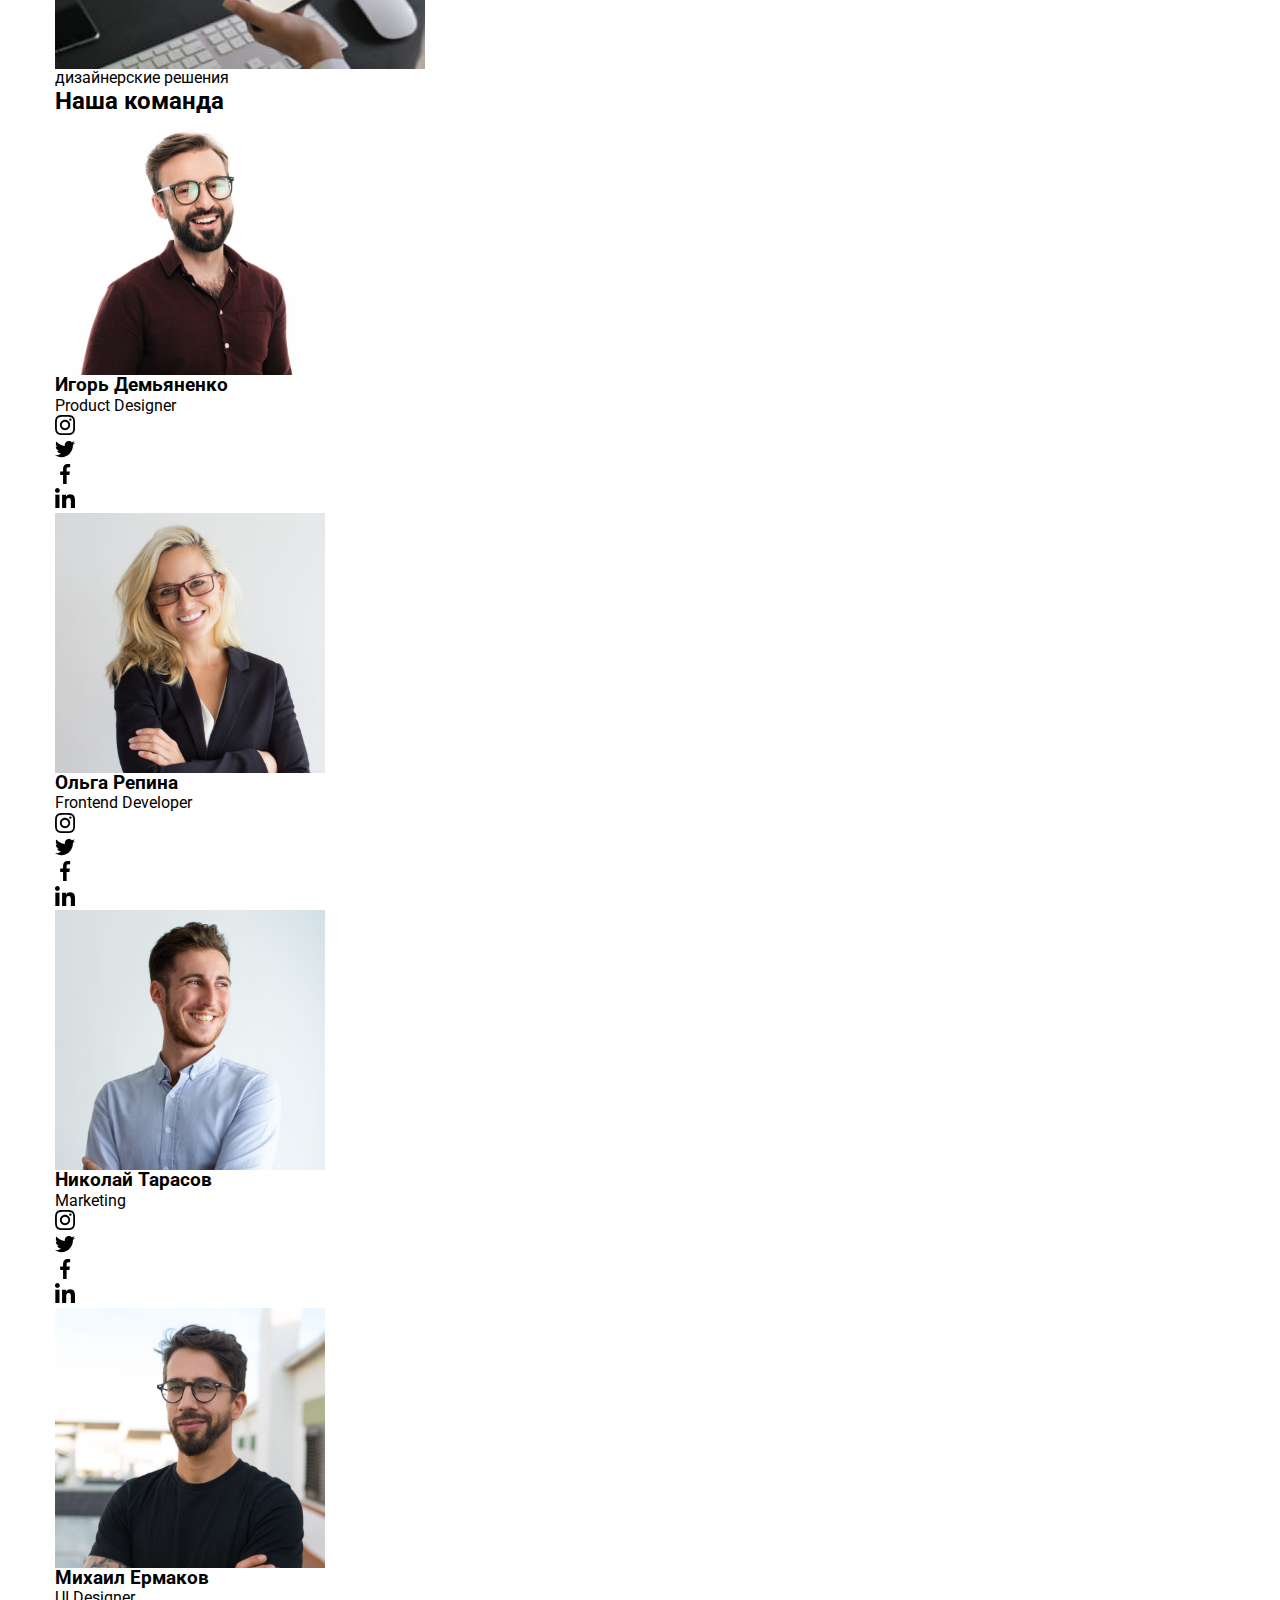
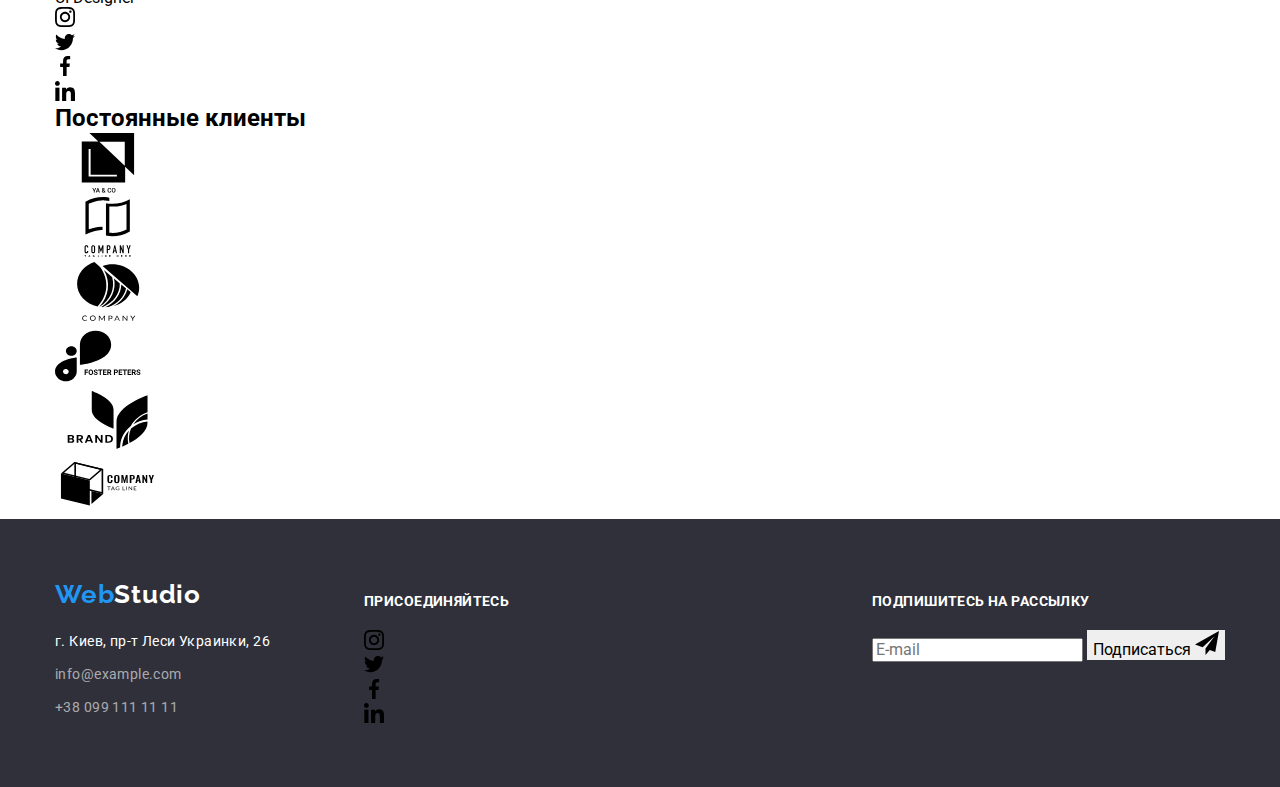
==== commit 34647276: "44" ====
--- a/index.html
+++ b/index.html
@@ -10,7 +10,9 @@
     <link href="https://fonts.googleapis.com/css2?family=Raleway:wght@700&family=Roboto:wght@400;500;700;900&display=swap"
         rel="stylesheet">
     <link rel="stylesheet" href="https://cdn.jsdelivr.net/npm/modern-normalize@1.1.0/modern-normalize.min.css">
-    <link rel="stylesheet" href="./css/styles.css">
+    <link rel="stylesheet" href="./css/main.min.css">
+    <!-- <link rel="stylesheet" href="./css/styles.css"> -->
+    
 </head>
 <body>
 
--- a/css/main.min.css
+++ b/css/main.min.css
@@ -0,0 +1 @@
+:root{--primary-font: "Roboto", sans-serif;--secondary-font: "Raleway", sans-serif;--primary-text-color-theme-dark: #ffffff;--primary-text-color-theme-light: #212121;--primary-text-title-color-theme-light: #757575;--secondary-text-color-theme-dark: #ffffff;--secondary-text-color-theme-light: #000000;--accent-color: #2196F3;--accent-color-submit: #188CE8;--trnsition-dur-and-func: 250ms cubic-bezier(0.4, 0, 0.2, 1) }.visually-hidden{position:absolute;width:1px;height:1px;margin:-1px;padding:0;overflow:hidden;border:0;clip:rect(0 0 0 0)}h1,h2,h3,h4,p{margin-top:0;margin-bottom:0}ul,ol{margin-top:0;margin-bottom:0;padding-left:0}img{display:block}button{cursor:pointer;border:0px}.list{list-style:none}.link{text-decoration:none}body{font-family:var(--primary-font)}.container{width:1200px;margin-left:auto;margin-right:auto;padding-left:15px;padding-right:15px}.link-logo{font-family:var(--secondary-font);font-weight:700;font-size:26px;line-height:1.19;letter-spacing:.03em;color:var(--accent-color);margin-right:93px;margin-top:24px;margin-bottom:25px}.logo-part-theme-dark{font-family:var(--secondary-font);font-weight:700;font-size:26px;line-height:1.19;letter-spacing:.03em;color:var(--secondary-text-color-theme-dark)}.logo-part-theme-light{font-family:var(--secondary-font);font-weight:700;font-size:26px;line-height:1.19;letter-spacing:.03em;color:var(--secondary-text-color-theme-light)}.studia::after,.portfolio::after{content:"";width:auto;height:4px;border-radius:2px;background-color:var(--accent-color)}.section1-button{padding-top:10px;padding-bottom:10px;padding-left:32px;padding-right:32px;margin-top:30px;margin-left:auto;margin-right:auto;font-weight:700;font-size:16px;line-height:1.88;display:flex;align-items:center;text-align:center;letter-spacing:.06em;box-shadow:0px 4px 4px rgba(0,0,0,.15);border-radius:4px;background-color:var(--accent-color);color:var(--primary-text-color-theme-dark);transition:color var(--trnsition-dur-and-func),background-color var(--trnsition-dur-and-func)}.section1-button:hover,.section1-button:focus{background-color:#188ce8;color:var(--primary-text-color-theme-dark)}.portfolio-button{font-weight:500;font-size:16px;line-height:1.62;text-align:center;letter-spacing:.03em;border-radius:4px;padding-top:6px;padding-bottom:6px;padding-left:22px;padding-right:22px;background:#f5f4fa;color:var(--primary-text-color-theme-light);transition:color var(--trnsition-dur-and-func),background var(--trnsition-dur-and-func),box-shadow var(--trnsition-dur-and-func)}.portfolio-button:focus,.portfolio-button:hover{color:var(--primary-text-color-theme-dark);background:var(--accent-color);box-shadow:0px 3px 1px rgba(0,0,0,.1),0px 1px 2px rgba(0,0,0,.08),0px 2px 2px rgba(0,0,0,.12)}.button-list{justify-content:center;margin-bottom:50px}.button-item:not(:last-child){padding-right:8px}.backdrop-button{position:absolute;top:8px;right:8px;outline:none;display:flex;justify-content:center;align-items:center;height:30px;width:30px;border-radius:50%;background-color:rgba(0,0,0,0);border:1px solid rgba(0,0,0,.1);box-shadow:0px 1px 3px rgba(0,0,0,.12),0px 1px 1px rgba(0,0,0,.14),0px 2px 1px rgba(0,0,0,.2);padding:0}.backdrop-button:hover .modal-close-icon,.backdrop-button:focus .modal-close-icon{fill:var(--accent-color)}.modal-close-icon{transition:fill var(--trnsition-dur-and-func);fill:#000}.modal-form-p{font-weight:700;font-size:20px;line-height:1.15;text-align:center;letter-spacing:.03em;margin-bottom:12px;color:var(--primary-text-color-theme-light)}.modal-form{display:flex;flex-direction:column}.modal-form-field{margin-bottom:10px}.modal-form-input{width:100%;height:40px;border:1px solid rgba(33,33,33,.2);border-radius:4px;padding-left:42px;transition:border-color var(--trnsition-dur-and-func)}.modal-form-input:focus,.modal-form-input-comment:focus{outline:none;border-color:var(--accent-color)}.modal-form-input:focus+.modal-form-input-icon{fill:var(--accent-color)}.modal-form-input-text{display:block;font-weight:400;font-size:12px;line-height:1.17;letter-spacing:.01em;margin-bottom:4px;color:#757575}.modal-form-input-wrapper{display:block;position:relative}.modal-form-input-comment{resize:none;display:block;font-family:var(--primary-font);font-weight:400;font-size:14px;line-height:1.14;letter-spacing:.01em;width:100%;height:120px;padding:12px 16px;border:1px solid rgba(33,33,33,.2);border-radius:4px;transition:border-color var(--trnsition-dur-and-func)}.modal-form-input-comment::placeholder{color:rgba(117,117,117,.5)}.modal-form-input-icon{position:absolute;top:50%;left:12px;transform:translateY(-50%);display:block;width:18px;height:18px;transition:fill var(--trnsition-dur-and-func);fill:#212121}.modal-form-submit{padding-top:10px;padding-bottom:10px;padding-left:55px;padding-right:55px;margin-top:30px;margin-left:auto;margin-right:auto;font-weight:700;font-size:16px;line-height:1.88;display:flex;align-items:center;text-align:center;letter-spacing:.06em;box-shadow:0px 4px 4px rgba(0,0,0,.15);border-radius:4px;background-color:var(--accent-color);color:var(--primary-text-color-theme-dark);transition:color var(--trnsition-dur-and-func),background-color var(--trnsition-dur-and-func)}.modal-form-submit:hover,.modal-form-submit:focus{background-color:var(--accent-color-submit)}.modal-form-check-desc{display:flex;align-items:center;margin-right:auto;margin-left:auto;font-weight:400;font-size:14px;line-height:1.71;letter-spacing:.03em;color:#757575}.modal-form-check-desc::before{display:block;width:16px;height:15px;border:2px solid #212121;border-radius:2px;content:" ";cursor:pointer;margin-right:7px}.modal-form-check:checked+.modal-form-check-desc::before{border:2px solid var(--accent-color);border-radius:2px;background-color:var(--accent-color);background-image:url(../image/vector/form/v.svg);background-size:12px 9px;background-repeat:no-repeat;background-position:center center}.modal-form-check:focus+.modal-form-check-desc::before{border:2px solid var(--accent-color);border-radius:2px}.menu{display:flex;width:294px;height:80px;padding-top:32px}.menu-link{font-weight:500;font-size:14px;line-height:1.14;letter-spacing:.02em;padding-bottom:28px;color:var(--primary-text-color-theme-light);transition:color var(--trnsition-dur-and-func)}.menu-item{display:flex;flex-direction:column}.page-header{border-bottom:1px solid #ececec;background:#fff}.mail-link,.tel-link{font-weight:500;font-size:14px;line-height:1.14;letter-spacing:.02em;color:var(--primary-text-title-color-theme-light);transition:color var(--trnsition-dur-and-func)}.menu-link:hover,.menu-link:focus,.mail-link:hover,.mail-link:focus,.tel-link:hover,.tel-link:focus,.adres-link:hover,.adres-link:focus,.adres-mail:hover,.adres-tel:hover,.adres-mail:focus,.adres-tel:focus{color:var(--accent-color)}.mail-link:hover .mail-list_icon,.mail-link:focus .mail-list_icon,.tel-link:hover .tel-list_icon,.tel-link:focus .tel-list_icon{fill:var(--accent-color)}.portfolio-uslugi{background-color:#fff;padding-top:94px;padding-bottom:94px}.futer-section{background-color:#2f303a;padding-top:60px;padding-bottom:60px}.contacts{display:flex;justify-content:left}.adres-link{font-style:normal;font-weight:400;font-size:14px;line-height:1.71;letter-spacing:.03em;color:var(--primary-text-color-theme-dark);transition:color var(--trnsition-dur-and-func)}.adres-list{margin-top:20px}.adres-mail,.adres-tel{font-style:normal;font-weight:400;font-size:14px;line-height:1.71;letter-spacing:.03em;color:rgba(255,255,255,.6);transition:color var(--trnsition-dur-and-func)}.adres-item:not(:last-child){margin-bottom:9px}.social-futer-h3{font-weight:700;font-size:14px;line-height:1.14;letter-spacing:.03em;text-transform:uppercase;padding-top:15px;padding-bottom:20px;color:var(--primary-text-color-theme-dark)}.social-futer:first-child{margin-right:70px}.social-futer:last-child{margin-left:auto}.backdrop{position:fixed;top:0;left:0;width:100%;height:100%;background-color:rgba(0,0,0,.2);transition:transform var(--trnsition-dur-and-func),opacity var(--trnsition-dur-and-func)}.backdrop.is-hidden{opacity:0;pointer-events:none;top:0;left:0;width:100%;height:100%;overflow:auto;transform:translate(0, 100%);transition:transform var(--trnsition-dur-and-func),opacity var(--trnsition-dur-and-func)}.modal{position:absolute;top:50%;left:50%;transform:translate(-50%, -50%);background-color:#fff;padding:40px;height:581px;width:528px;border-radius:4px}/*# sourceMappingURL=main.min.css.map */--- a/css/styles.css
+++ b/css/styles.css
@@ -1,914 +1,47 @@
-/* sbros stilej */
-:root {
-    --primary-font: 'Roboto', sans-serif;
-    --secondary-font: 'Raleway', sans-serif;
-    --primary-text-color-theme-dark: #ffffff;
-    --primary-text-color-theme-light: #212121;
-    --primary-text-title-color-theme-light: #757575;
-    --secondary-text-color-theme-dark: #ffffff;
-    --secondary-text-color-theme-light: #000000;
-    --accent-color: #2196F3;
-    --accent-color-submit: #188CE8;
-    --trnsition-dur-and-func: 250ms cubic-bezier(0.4, 0, 0.2, 1)
-}
-h1,
-h2,
-h3,
-h4,
-p {
-    margin-top: 0;
-    margin-bottom: 0;
-}
-
-ul,
-ol {
-    margin-top: 0;
-    margin-bottom: 0;
-    padding-left: 0;
-}
-
-img {
-    display: block;
-}
-
-button {
-    cursor: pointer;
-    border: 0px;
-}
-.list { 
-    list-style: none;
-}
-.link {
-    text-decoration: none;
-}
-/* stili shriftov */
-body {
-    font-family: var(--primary-font);
-    
-}
-.container{
-    width: 1200px;
-    margin-left: auto;
-    margin-right: auto;
-    padding-left: 15px;
-    padding-right: 15px; 
-
-}
-.page-header-container,
-/* .menu, */
-.mail-tel,
-.section2-list,
-.section3-list,
-.section4-list,
-.section5-list,
-.button-list,
-.uslugi-list{
-    display: flex;
-    align-items: center;
-}
-.menu{
-    display: flex;
-    width: 294px;
-    height: 80px;
-    padding-top: 32px;
-}
-.mail-tel{
-    margin-left: auto;
-}
-.menu-item:not(:last-child){
-    margin-right: 50px;
-}
-.mail-item:not(:last-child){
-    margin-right: 40px;
-}
-.section2-item:not(:last-child), 
-.section3-item:not(:last-child),
-.section4-item:not(:last-child),
-.section5-item:not(:last-child){
-    margin-right: 30px;
-}
-.section2-item{
-    width: 270px; 
-}
-.section3-item{
-    position: relative;
-}
-.section4-item{
-    background: #FFFFFF;
-    box-shadow: 0px 1px 3px rgba(0, 0, 0, 0.12),
-     0px 1px 1px rgba(0, 0, 0, 0.14),
-      0px 2px 1px rgba(0, 0, 0, 0.2);
-    border-radius: 0px 0px 4px 4px;
-}
-.page-header{
-    border-bottom: 1px solid #ECECEC;
-    background:#FFFFFF;
-}
-.section1{
-    padding-top: 200px;
-    padding-bottom: 200px;
-    background: #2F303A;
-    background-image: linear-gradient(rgba(47, 48, 58, 0.4),
-     rgba(47, 48, 58, 0.4)), url("../image/section1/bak.jpg");
-    background-repeat: no-repeat;
-    background-size: cover;
-
-}
-
-.section2, .section4,
- .section5 {
-    padding-top: 94px;
-    padding-bottom: 94px;
-}
-.section3{
-    padding-bottom: 94px;
-}
-
-.section4{
-    background-color: #F5F4FA;
-}
-
-.futer-section{
-    background-color: #2F303A;
-    padding-top: 60px;
-    padding-bottom: 60px;
-}
-.visually-hidden{
-    position: absolute;
-    width: 1px;
-    height: 1px;
-    margin: -1px;
-    padding: 0;
-    overflow: hidden;
-    border: 0;
-    clip: rect(0 0 0 0);
-}
+  /* sbros stilej */
 
 
 
 /* components */
 
-.link-logo {
-    font-family: var(--secondary-font);
-    font-weight: 700;
-    font-size: 26px;
-    line-height: 1.19;
-         
-    letter-spacing: 0.03em;   
-    color: var(--accent-color);
-    margin-right: 93px;
-    margin-top: 24px;
-    margin-bottom: 25px; 
-}
-.logo-part-theme-dark {
-    font-family: var(--secondary-font);
-    font-weight: 700;
-    font-size: 26px;
-    line-height: 1.19;
-    
-    letter-spacing: 0.03em; 
-    color: var(--secondary-text-color-theme-dark);
-}
-.logo-part-theme-light {
-    font-family: var(--secondary-font);
-    font-weight: 700;
-    font-size: 26px;
-    line-height: 1.19;
-    
-    letter-spacing: 0.03em;
-    color: var(--secondary-text-color-theme-light);
-}
-.menu-link {
-   
-    font-weight: 500;
-    font-size: 14px;
-    line-height: 1.14;
-    letter-spacing: 0.02em;
-    padding-bottom: 28px;
-    color: var(--primary-text-color-theme-light);
-    transition: color var(--trnsition-dur-and-func);
-}
-.menu-item{
-    display: flex;
-    flex-direction: column;
-}
-.studia::after,
-.portfolio::after {
-    content: "";
-
-    width: auto;
-    height: 4px;
-    border-radius: 2px;
-    background-color:var(--accent-color);
-}
 
 
-.menu-link:hover,
-.menu-link:focus,
-.mail-link:hover,
-.mail-link:focus,
-.tel-link:hover,
-.tel-link:focus,
-.adres-link:hover,
-.adres-link:focus,
-.adres-mail:hover,
-.adres-tel:hover,
-.adres-mail:focus,
-.adres-tel:focus {
-    
-    color: var(--accent-color);
-}
-.mail-link, .tel-link {
-    
-    font-weight: 500;
-    font-size: 14px;
-    line-height: 1.14;
-    letter-spacing: 0.02em;
-    
-    color: var(--primary-text-title-color-theme-light);
-    transition: color var(--trnsition-dur-and-func);
-}
-
-.mail-link:hover .mail-list_icon,
-.mail-link:focus .mail-list_icon,
-.tel-link:hover .tel-list_icon,
-.tel-link:focus .tel-list_icon{
-    
-    fill: var(--accent-color);
-}
 
 
-.section1-text {
-    
-    width: 696px;
-    
-    margin-left: auto;
-    margin-right: auto;
-    font-weight: 900;
-    font-size: 44px;
-    line-height: 1.36;
-    
-    text-align: center;
-    letter-spacing: 0.06em;
-    text-transform: uppercase;
-    color: var(--primary-text-color-theme-dark);
-       
-}
-.section1-button {
-    padding-top: 10px;
-    padding-bottom: 10px;
-    padding-left: 32px;
-    padding-right: 32px;
-    margin-top: 30px;
-    margin-left: auto;
-    margin-right: auto;
-    
-    font-weight: 700;
-    font-size: 16px;
-    line-height: 1.88;
-       
-    display: flex; 
-    align-items: center;
-    text-align: center;
-    letter-spacing: 0.06em;
-    box-shadow: 0px 4px 4px rgba(0, 0, 0, 0.15);
-    border-radius: 4px;
-    
-    background-color: var(--accent-color);
-    color: var(--primary-text-color-theme-dark);
-    transition: color var(--trnsition-dur-and-func),
-        background-color var(--trnsition-dur-and-func);
-}
-.section1-button:hover,
-.section1-button:focus {
-    
-    background-color:#188CE8;
-    color: var(--primary-text-color-theme-dark);
-} 
+
+ 
+
+ 
 
 
-.section2-h3 {
-    font-weight: 700;
-    font-size: 14px;
-    line-height: 1.14;
-    letter-spacing: 0.03em;
-    text-transform: uppercase;
-    padding-top: 30px;
-     color: var(--primary-text-color-theme-light);
-}
-.section2-p {
-    padding-top: 10px;
-    font-weight: 400;
-    font-size: 14px;
-    line-height: 1.71;
-
-    letter-spacing: 0.03em;
-
-    color: var(--primary-text-title-color-theme-light);
-}
-
-.section3-text,
-.section4-text, 
-.section5-text {
-    margin-bottom: 50px;      
-    font-weight: 700;
-    font-size: 36px;
-    line-height: 1.16;
-    text-align: center;
-    letter-spacing: 0.03em;
-    
-    color: var(--primary-text-color-theme-light);
-}
-.section3-item-text{
-    width: 370px;
-    height: 70px;
-    position: absolute;
-    bottom: 0;
-    left: 0;
-    font-weight: 700;
-    font-size: 14px;
-    line-height: 1.14;
-    letter-spacing: 0.03em;
-    text-transform: uppercase;
-    text-align: center;
-    padding-top: 27px;
-    color: var(--primary-text-color-theme-dark);
-    background: rgba(47, 48, 58, 0.8);
-
-}
-.section4-naime {
-   
-    margin-bottom: 10px;
-    font-weight: 500;
-    font-size: 16px;
-    line-height: 1.18;
-
-    text-align: center;
-    letter-spacing: 0.03em;
-
-     color: var(--primary-text-color-theme-light);
-}
-.section4-p {
-    margin-bottom: 16px;
-    font-weight: 400;
-    font-size: 16px;
-    line-height: 1.18;
-
-    text-align: center;
-    letter-spacing: 0.03em;
-
-    color: var(--primary-text-title-color-theme-light);
-}
- .command-box{
-    padding-top: 30px;
-    padding-bottom: 30px;
- }
-
- .contacts {
-    display: flex;
-    justify-content: left;
- }
-
-.adres-link {
-   
-    font-style: normal;
-    font-weight: 400;
-    font-size: 14px;
-    line-height: 1.71;
-    
-    letter-spacing: 0.03em;
-    
-    color: var(--primary-text-color-theme-dark);
-    transition: color var(--trnsition-dur-and-func);
-}
-.adres-list{
-    margin-top: 20px;
-}
-.adres-mail, .adres-tel {
-
-    font-style: normal;
-    font-weight: 400;
-    font-size: 14px;
-    line-height: 1.71;
-
-    letter-spacing: 0.03em;
-
-    color: rgba(255, 255, 255, 0.6);
-    transition: color var(--trnsition-dur-and-func);
-}
-.adres-item:not(:last-child){
-    margin-bottom: 9px;
-}
-.social-futer-h3{
-    font-weight: 700;
-    font-size: 14px;
-    line-height: 1.14;
-    letter-spacing: 0.03em;
-    text-transform: uppercase;
-    padding-top: 15px;
-    padding-bottom: 20px;
-    color: var(--primary-text-color-theme-dark);
-}
-.social-futer:first-child {
-    margin-right: 70px;
-}
-.social-futer:last-child {
-    margin-left: auto;
-}
 
 /* portfolio */
 
-.portfolio-uslugi{
-    background-color: #FFFFFF;
-    padding-top: 94px;
-    padding-bottom: 94px;
-}
 
-.portfolio-button {
-    font-weight: 500;
-    font-size: 16px;
-    line-height: 1.62;
-    text-align: center;
-    letter-spacing: 0.03em;
-    border-radius: 4px;   
-    padding-top: 6px;
-    padding-bottom: 6px;
-    padding-left: 22px;
-    padding-right: 22px;
-    background: #F5F4FA;
-    color: var(--primary-text-color-theme-light);
-    transition: color var(--trnsition-dur-and-func),
-    background var(--trnsition-dur-and-func),
-    box-shadow var(--trnsition-dur-and-func);
-}
 
-.portfolio-button:focus,
-.portfolio-button:hover {
-    
-    color: var(--primary-text-color-theme-dark);
-    background: var(--accent-color);
-    box-shadow: 0px 3px 1px rgba(0, 0, 0, 0.1), 
-    0px 1px 2px rgba(0, 0, 0, 0.08), 
-    0px 2px 2px rgba(0, 0, 0, 0.12);
-}
-.button-list{
-    justify-content: center;
-    margin-bottom: 50px;
-}
 
-.button-item:not(:last-child){
-    padding-right: 8px;
-}
-.uslugi-box{
-    border-left: 1px solid #EEEEEE;
-    border-right: 1px solid #EEEEEE;
-    border-bottom: 1px solid #EEEEEE;
-    padding-top: 20px;
-    padding-bottom: 20px;
-    padding-left: 24px;
-    padding-right: 24px;
-}
-.uslugi-box-bg{
-    transition: box-shadow var(--trnsition-dur-and-func);
-    width: 370px;
-}
-.uslugi-box-bg:hover,
-.uslugi-box-bg:focus {
-    
-    box-shadow: 0px 1px 1px rgba(0, 0, 0, 0.12),
-    0px 4px 4px rgba(0, 0, 0, 0.06), 
-    1px 4px 6px rgba(0, 0, 0, 0.16);
-}
-.uslugi-list{
-    flex-wrap: wrap;
-    flex-basis: calc((100%-2*30px)/3);
-    gap: 30px;
-}
-.uslugi-naime {
-    font-weight: 700;
-    font-size: 18px;
-    line-height: 2.0;
-    
-    letter-spacing: 0.06em;
-    
-    color: var(--primary-text-color-theme-light);
-}
-.uslugi-p {
-    font-weight: 400;
-    font-size: 16px;
-    line-height: 1.88;
-    
-    letter-spacing: 0.03em;
-    
-    color: var(--primary-text-title-color-theme-light);
-}
-.uslugi-box-overlay{
-    position: relative;
-    overflow: hidden;
-}
-.uslugi-overlay{
-    position: absolute;
-    top: 0;
-    left: 0;  
-    width: 100%;
-    height: 100%;
-    overflow: auto;
-    transform: translate(0,100%);
-    transition: transform var(--trnsition-dur-and-func);
 
-    padding-top: 63px;
-    padding-bottom: 63px;
-    padding-left: 24px;
-    padding-right: 24px;
-    font-weight: 400;
-    font-size: 18px;
-    line-height: 1.56;
 
-    letter-spacing: 0.03em;
-
-    color: var(--primary-text-color-theme-dark);
-    background-color: rgba(33, 150, 243, 0.9);
-}
-.uslugi-link:hover .uslugi-overlay,
-.uslugi-link:focus .uslugi-overlay{
-    transform: translate(0,0);
-}
 
 
 /* svg */
 
-.social-list{
-    display: flex;
-    justify-content: space-between;
-    width: 206px;
-    margin: 0 auto;
-}
-.social-list-item-link{
-    display: flex;
-    justify-content: center;
-    align-items: center;
 
-    width: 44px;
-    height: 44px;
-    border-radius: 50%;
-    background-color: #ffffff;
-    transition: background-color var(--trnsition-dur-and-func);
-}
-.social-futer-list-item-link{
-    display: flex;
-    justify-content: center;
-    align-items: center;
 
-    width: 44px;
-    height: 44px;
-    border-radius: 50%;
-    background-color: rgba(255, 255, 255, 0.1);
-    transition: background-color var(--trnsition-dur-and-func);
-}
-.social-futer-list_icon{
-    fill: #ffffff;
-}
-
-.section2-list-item-link{
-    display: flex;
-    justify-content: center;
-    align-items: center;
-
-    /* width: 170px; */
-    height: 120px;
-    border-radius: 4px;
-    background-color: #F5F4FA
-}
-.section5-list-item-link{
-    display: flex;
-    justify-content: center;
-    align-items: center;
-    
-    width: 170px;
-    height: 92px;
-    border: 1px solid #AFB1B8;
-    border-radius: 4px;
-    background-color: #ffffff;
-    transition: border var(--trnsition-dur-and-func);
-}
-.mail-list_icon, 
-.tel-list_icon{
-    transition: fill var(--trnsition-dur-and-func);
-    fill: #757575;
-    margin-right: 10px;
-}
-.social-list_icon,
- .section5-list_icon{
-    transition: fill var(--trnsition-dur-and-func);
-    fill: #afb1b8;
-}
-.social-futer-list-item-link:hover,
-.social-futer-list-item-link:focus,
-.social-list-item-link:hover,
-.social-list-item-link:focus{
-    
-    background-color: var(--accent-color);
-}
-.social-list-item-link:hover .social-list_icon,
-.social-list-item-link:focus .social-list_icon {
-    
-    fill: #ffffff;
-
-}
-.section5-list-item-link:hover,
-.section5-list-item-link:focus {
-    
-    border: 1px solid #2196F3;
-    border-radius: 4px;
-}
-.section5-list-item-link:hover .section5-list_icon,
-.section5-list-item-link:focus .section5-list_icon {
-    
-    fill: var(--accent-color);
-
-}
 
 /* modal window */
 
-.backdrop{
-    position: fixed;
-    top: 0;
-    left: 0;
-    width: 100%;
-    height: 100%;
-    background-color: rgba(0, 0, 0, 0.2);
-    transition: transform var(--trnsition-dur-and-func),
-    opacity var(--trnsition-dur-and-func);
-}
-.backdrop.is-hidden {
-    opacity: 0;
-    pointer-events: none;
-    top: 0;
-    left: 0;
-    width: 100%;
-    height: 100%;
-    overflow: auto;
-    transform: translate(0, 100%);
-    transition: transform var(--trnsition-dur-and-func),
-    opacity var(--trnsition-dur-and-func);
-}
-.modal{
-    position: absolute;
-    top: 50%;
-    left: 50%;
-    transform: translate(-50%,-50%);
-    
-    background-color: #FFFFFF;
-    padding: 40px;
-    height: 581px;
-    width: 528px;
-    /* box-shadow: 0px 1px 3px rgba(0, 0, 0, 0.12),
-     0px 1px 1px rgba(0, 0, 0, 0.14),
-     0px 2px 1px rgba(0, 0, 0, 0.2); */
-    border-radius: 4px;
-}
-.backdrop-button{
-    position: absolute;
-    top: 8px;
-    right: 8px;
-    outline: none;
-    display: flex;
-    justify-content: center;
-    align-items: center;
-    height: 30px;
-    width: 30px;
-    border-radius: 50%;
-    background-color: transparent;
-    border: 1px solid rgba(0, 0, 0, 0.1);
-    box-shadow: 0px 1px 3px rgba(0, 0, 0, 0.12),
-     0px 1px 1px rgba(0, 0, 0, 0.14),
-      0px 2px 1px rgba(0, 0, 0, 0.2);
-    padding: 0;
-}
 
-.backdrop-button:hover .modal-close-icon,
-.backdrop-button:focus .modal-close-icon{
-    fill: var(--accent-color);
-    
-}
-.modal-close-icon{
-    transition: fill var(--trnsition-dur-and-func);
-    fill:#000000
-}
+
  
 
 
 
 
 /* == forma zakaza uslug == */
-.modal-form-p{
 
-    font-weight: 700;
-    font-size: 20px;
-    line-height: 1.15;
-    text-align: center;
-    letter-spacing: 0.03em;
-    margin-bottom: 12px;
-    color: var(--primary-text-color-theme-light);
-}
-.modal-form{
-display: flex;
-flex-direction: column;
-}
-.modal-form-field{
-    margin-bottom: 10px;
-}
-.modal-form-input{
-
-    width: 100%;
-    height: 40px;
-    border: 1px solid rgba(33, 33, 33, 0.2);
-    border-radius: 4px;
-    padding-left: 42px;
-    transition: border-color var(--trnsition-dur-and-func);
-    
-}
-.modal-form-input:focus,
-.modal-form-input-comment:focus {
-    outline: none;
-    border-color: var(--accent-color);
-    
-
-}
-.modal-form-input:focus + .modal-form-input-icon{
-    fill: var(--accent-color);
-}
-.modal-form-input-text{
-    display: block;
-    font-weight: 400;
-    font-size: 12px;
-    line-height: 1.17;
-    letter-spacing: 0.01em;
-    margin-bottom: 4px;
-    color: #757575;
-}
-.modal-form-input-wrapper{
-    display: block;
-    position: relative;
-}
-.modal-form-input-comment{
-    resize: none;
-    display: block;
-    font-family: var(--primary-font);
-    font-weight: 400;
-    font-size: 14px;
-    line-height: 1.14;
-    letter-spacing: 0.01em;
-    
-    width: 100%;
-    height: 120px;
-    padding: 12px 16px;
-    border: 1px solid rgba(33, 33, 33, 0.2);
-    border-radius: 4px;
-    transition: border-color var(--trnsition-dur-and-func);
-}
-.modal-form-input-comment::placeholder{
-    color: rgba(117, 117, 117, 0.5);
-}
-
-.modal-form-input-icon{
-    position: absolute;
-    top: 50%;
-    left: 12px;
-    transform: translateY(-50%);
-    display: block;
-    width: 18px;
-    height: 18px;
-    transition: fill var(--trnsition-dur-and-func);
-    fill: #212121;
-}
-.modal-form-submit {
-    padding-top: 10px;
-    padding-bottom: 10px;
-    padding-left: 55px;
-    padding-right: 55px;
-    margin-top: 30px;
-    margin-left: auto;
-    margin-right: auto;
-
-    font-weight: 700;
-    font-size: 16px;
-    line-height: 1.88;
-
-    display: flex;
-    align-items: center;
-    text-align: center;
-    letter-spacing: 0.06em;
-    box-shadow: 0px 4px 4px rgba(0, 0, 0, 0.15);
-    border-radius: 4px;
-
-    background-color: var(--accent-color);
-    color: var(--primary-text-color-theme-dark);
-    transition: color var(--trnsition-dur-and-func),
-    background-color var(--trnsition-dur-and-func);
-}
-.modal-form-submit:hover,
-.modal-form-submit:focus{
-    background-color: var(--accent-color-submit);
-
-}
-.modal-form-check-desc{
-    display: flex;
-    align-items: center;
-    margin-right: auto;
-    margin-left: auto;
-    font-weight: 400;
-    font-size: 14px;
-    line-height: 1.71;
-   
-    letter-spacing: 0.03em;
-
-    color: #757575;
-}
-.modal-form-check-desc::before{
-    display: block;
-    
-    width: 16px;
-    height: 15px;
-    border: 2px solid #212121;
-    border-radius: 2px;
-    content: " ";
-    cursor: pointer;
-    margin-right: 7px;
- 
-}
-.modal-form-check:checked + .modal-form-check-desc::before{
-    border: 2px solid var(--accent-color);
-    border-radius: 2px;
-    background-color: var(--accent-color);
-    background-image: url(../image/vector/form/v.svg);
-    background-size: 12px 9px;
-    background-repeat: no-repeat;
-    background-position: center center;
-}
-.modal-form-check:focus + .modal-form-check-desc::before {
-   
-    border: 2px solid var(--accent-color);
-    border-radius: 2px;
-}
 
 /* форма подписки */
 
-.subskrib-form{
-    display: flex;
-}
-.subskrib-form-field{
-    margin-right: 12px;
-}
-.subskrib-form-input{
-    font-family: var(--primary-font);
-    font-weight: 400;
-    font-size: 16px;
-    line-height: 1.25;
-    color: var(--primary-text-color-theme-dark);
-    letter-spacing: 0.03em;
 
-    width: 358px;
-    height: 50px;
-    padding: 12px 16px;
-    border: 1px solid rgba(255, 255, 255, 0.3);
-    /* filter: drop-shadow(0px 4px 4px rgba(0, 0, 0, 0.15)); */
-    border-radius: 4px;
-    background-color: #2F303A;
-}
-.subskrib-form-input::placeholder{
-    color: rgba(255, 255, 255, 0.6);
-}
-.subskrib-form-input-wrapper{
-    display: flex;
-    position: relative;
-}
-.subskrib-form-submit{
-    padding-top: 10px;
-    padding-bottom: 10px;
-    padding-left: 29px;
-    padding-right: 29px;
-   
-    font-weight: 700;
-    font-size: 16px;
-    line-height: 1.88;
 
-    display: flex;
-    align-items: center; 
-    text-align: center;
-    letter-spacing: 0.06em;
-    box-shadow: 0px 4px 4px rgba(0, 0, 0, 0.15);
-    border-radius: 4px;
-
-    background-color: var(--accent-color);
-    color: var(--primary-text-color-theme-dark);
-    /* transition: color var(--trnsition-dur-and-func),
-    background-color var(--trnsition-dur-and-func); */
-}
-.subskrib-form-input-icon{
-    margin-left: 10px;
-    fill: #FFFFFF;
-}
-.modal-form-link{
-    color: var(--accent-color);
-}
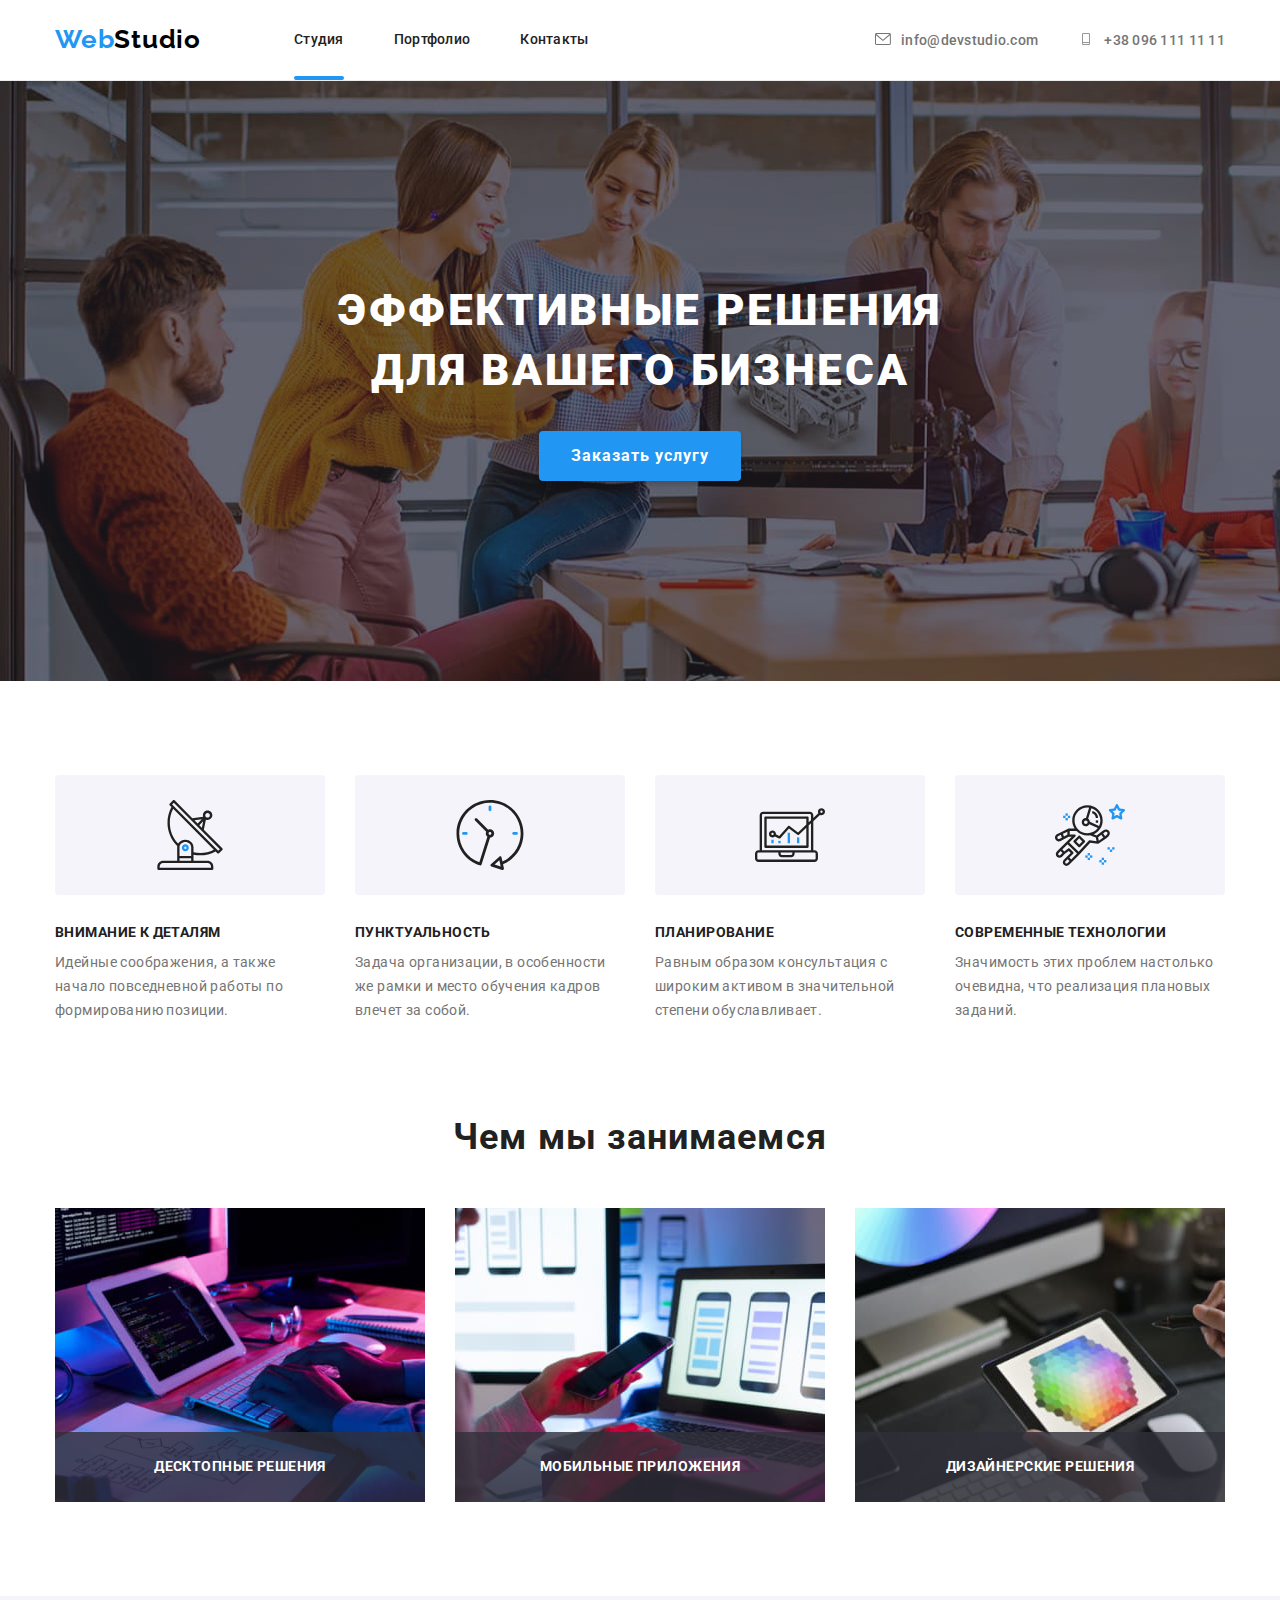
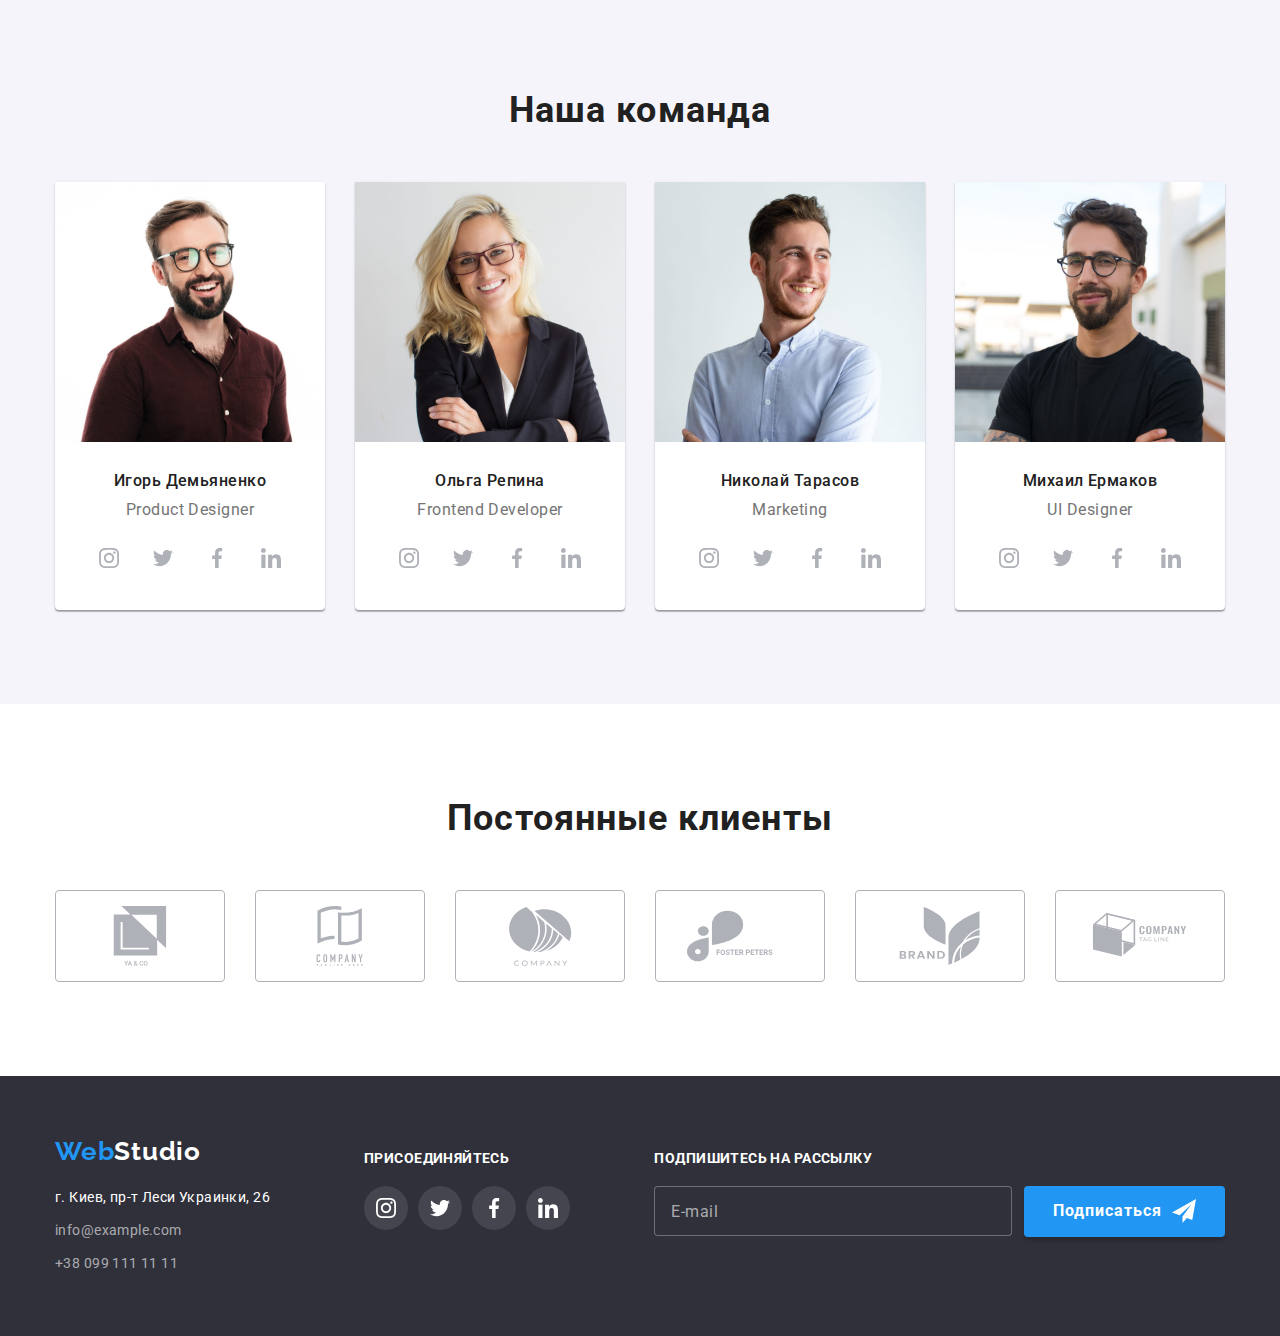
==== commit e9ebe50d: "7" ====
--- a/index.html
+++ b/index.html
@@ -10,8 +10,8 @@
     <link href="https://fonts.googleapis.com/css2?family=Raleway:wght@700&family=Roboto:wght@400;500;700;900&display=swap"
         rel="stylesheet">
     <link rel="stylesheet" href="https://cdn.jsdelivr.net/npm/modern-normalize@1.1.0/modern-normalize.min.css">
-    <link rel="stylesheet" href="./css/main.min.css">
-    <!-- <link rel="stylesheet" href="./css/styles.css"> -->
+    <link rel="stylesheet" href="./css/main.css">
+    <link rel="stylesheet" href="./css/styles.css">
     
 </head>
 <body>
--- a/css/main.css
+++ b/css/main.css
@@ -0,0 +1,887 @@
+:root {
+  --primary-font: "Roboto", sans-serif;
+  --secondary-font: "Raleway", sans-serif;
+  --primary-text-color-theme-dark: #ffffff;
+  --primary-text-color-theme-light: #212121;
+  --primary-text-title-color-theme-light: #757575;
+  --secondary-text-color-theme-dark: #ffffff;
+  --secondary-text-color-theme-light: #000000;
+  --accent-color: #2196F3;
+  --accent-color-submit: #188CE8;
+  --trnsition-dur-and-func: 250ms cubic-bezier(0.4, 0, 0.2, 1) ;
+}
+
+.visually-hidden {
+  position: absolute;
+  width: 1px;
+  height: 1px;
+  margin: -1px;
+  padding: 0;
+  overflow: hidden;
+  border: 0;
+  clip: rect(0 0 0 0);
+}
+
+h1,
+h2,
+h3,
+h4,
+p {
+  margin-top: 0;
+  margin-bottom: 0;
+}
+
+ul,
+ol {
+  margin-top: 0;
+  margin-bottom: 0;
+  padding-left: 0;
+}
+
+img {
+  display: block;
+}
+
+button {
+  cursor: pointer;
+  border: 0px;
+}
+
+.list {
+  list-style: none;
+}
+
+.link {
+  text-decoration: none;
+}
+
+/* stili shriftov */
+body {
+  font-family: var(--primary-font);
+}
+
+.page-header {
+  border-bottom: 1px solid #ECECEC;
+  background: #FFFFFF;
+}
+
+.mail-link,
+.tel-link {
+  font-weight: 500;
+  font-size: 14px;
+  line-height: 1.14;
+  letter-spacing: 0.02em;
+  color: var(--primary-text-title-color-theme-light);
+  transition: color var(--trnsition-dur-and-func);
+}
+
+.menu-link:hover,
+.menu-link:focus,
+.mail-link:hover,
+.mail-link:focus,
+.tel-link:hover,
+.tel-link:focus,
+.adres-link:hover,
+.adres-link:focus,
+.adres-mail:hover,
+.adres-tel:hover,
+.adres-mail:focus,
+.adres-tel:focus {
+  color: var(--accent-color);
+}
+
+.mail-link:hover .mail-list_icon,
+.mail-link:focus .mail-list_icon,
+.tel-link:hover .tel-list_icon,
+.tel-link:focus .tel-list_icon {
+  fill: var(--accent-color);
+}
+
+.portfolio-uslugi {
+  background-color: #FFFFFF;
+  padding-top: 94px;
+  padding-bottom: 94px;
+}
+
+.section1 {
+  padding-top: 200px;
+  padding-bottom: 200px;
+  background: #2F303A;
+  background-image: linear-gradient(rgba(47, 48, 58, 0.4), rgba(47, 48, 58, 0.4)), url("../image/section1/bak.jpg");
+  background-repeat: no-repeat;
+  background-size: cover;
+}
+
+.section2,
+.section4,
+.section5 {
+  padding-top: 94px;
+  padding-bottom: 94px;
+}
+
+.section3 {
+  padding-bottom: 94px;
+}
+
+.section4 {
+  background-color: #F5F4FA;
+}
+
+.section2-item:not(:last-child),
+.section3-item:not(:last-child),
+.section4-item:not(:last-child),
+.section5-item:not(:last-child) {
+  margin-right: 30px;
+}
+
+.section2-item {
+  width: 270px;
+}
+
+.section3-item {
+  position: relative;
+}
+
+.section4-item {
+  background: #FFFFFF;
+  box-shadow: 0px 1px 3px rgba(0, 0, 0, 0.12), 0px 1px 1px rgba(0, 0, 0, 0.14), 0px 2px 1px rgba(0, 0, 0, 0.2);
+  border-radius: 0px 0px 4px 4px;
+}
+
+.command-box {
+  padding-top: 30px;
+  padding-bottom: 30px;
+}
+
+.container {
+  width: 1200px;
+  margin-left: auto;
+  margin-right: auto;
+  padding-left: 15px;
+  padding-right: 15px;
+}
+
+.link-logo {
+  font-family: var(--secondary-font);
+  font-weight: 700;
+  font-size: 26px;
+  line-height: 1.19;
+  letter-spacing: 0.03em;
+  color: var(--accent-color);
+  margin-right: 93px;
+  margin-top: 24px;
+  margin-bottom: 25px;
+}
+
+.logo-part-theme-dark {
+  font-family: var(--secondary-font);
+  font-weight: 700;
+  font-size: 26px;
+  line-height: 1.19;
+  letter-spacing: 0.03em;
+  color: var(--secondary-text-color-theme-dark);
+}
+
+.logo-part-theme-light {
+  font-family: var(--secondary-font);
+  font-weight: 700;
+  font-size: 26px;
+  line-height: 1.19;
+  letter-spacing: 0.03em;
+  color: var(--secondary-text-color-theme-light);
+}
+
+.studia::after,
+.portfolio::after {
+  content: "";
+  width: auto;
+  height: 4px;
+  border-radius: 2px;
+  background-color: var(--accent-color);
+}
+
+.section1-button {
+  padding-top: 10px;
+  padding-bottom: 10px;
+  padding-left: 32px;
+  padding-right: 32px;
+  margin-top: 30px;
+  margin-left: auto;
+  margin-right: auto;
+  font-weight: 700;
+  font-size: 16px;
+  line-height: 1.88;
+  display: flex;
+  align-items: center;
+  text-align: center;
+  letter-spacing: 0.06em;
+  box-shadow: 0px 4px 4px rgba(0, 0, 0, 0.15);
+  border-radius: 4px;
+  background-color: var(--accent-color);
+  color: var(--primary-text-color-theme-dark);
+  transition: color var(--trnsition-dur-and-func), background-color var(--trnsition-dur-and-func);
+}
+
+.section1-button:hover,
+.section1-button:focus {
+  background-color: #188CE8;
+  color: var(--primary-text-color-theme-dark);
+}
+
+.portfolio-button {
+  font-weight: 500;
+  font-size: 16px;
+  line-height: 1.62;
+  text-align: center;
+  letter-spacing: 0.03em;
+  border-radius: 4px;
+  padding-top: 6px;
+  padding-bottom: 6px;
+  padding-left: 22px;
+  padding-right: 22px;
+  background: #F5F4FA;
+  color: var(--primary-text-color-theme-light);
+  transition: color var(--trnsition-dur-and-func), background var(--trnsition-dur-and-func), box-shadow var(--trnsition-dur-and-func);
+}
+
+.portfolio-button:focus,
+.portfolio-button:hover {
+  color: var(--primary-text-color-theme-dark);
+  background: var(--accent-color);
+  box-shadow: 0px 3px 1px rgba(0, 0, 0, 0.1), 0px 1px 2px rgba(0, 0, 0, 0.08), 0px 2px 2px rgba(0, 0, 0, 0.12);
+}
+
+.button-list {
+  justify-content: center;
+  margin-bottom: 50px;
+}
+
+.button-item:not(:last-child) {
+  padding-right: 8px;
+}
+
+.backdrop-button {
+  position: absolute;
+  top: 8px;
+  right: 8px;
+  outline: none;
+  display: flex;
+  justify-content: center;
+  align-items: center;
+  height: 30px;
+  width: 30px;
+  border-radius: 50%;
+  background-color: transparent;
+  border: 1px solid rgba(0, 0, 0, 0.1);
+  box-shadow: 0px 1px 3px rgba(0, 0, 0, 0.12), 0px 1px 1px rgba(0, 0, 0, 0.14), 0px 2px 1px rgba(0, 0, 0, 0.2);
+  padding: 0;
+}
+
+.backdrop-button:hover .modal-close-icon,
+.backdrop-button:focus .modal-close-icon {
+  fill: var(--accent-color);
+}
+
+.modal-close-icon {
+  transition: fill var(--trnsition-dur-and-func);
+  fill: #000000;
+}
+
+.modal-form-p {
+  font-weight: 700;
+  font-size: 20px;
+  line-height: 1.15;
+  text-align: center;
+  letter-spacing: 0.03em;
+  margin-bottom: 12px;
+  color: var(--primary-text-color-theme-light);
+}
+
+.modal-form {
+  display: flex;
+  flex-direction: column;
+}
+
+.modal-form-field {
+  margin-bottom: 10px;
+}
+
+.modal-form-input {
+  width: 100%;
+  height: 40px;
+  border: 1px solid rgba(33, 33, 33, 0.2);
+  border-radius: 4px;
+  padding-left: 42px;
+  transition: border-color var(--trnsition-dur-and-func);
+}
+
+.modal-form-input:focus,
+.modal-form-input-comment:focus {
+  outline: none;
+  border-color: var(--accent-color);
+}
+
+.modal-form-input:focus + .modal-form-input-icon {
+  fill: var(--accent-color);
+}
+
+.modal-form-input-text {
+  display: block;
+  font-weight: 400;
+  font-size: 12px;
+  line-height: 1.17;
+  letter-spacing: 0.01em;
+  margin-bottom: 4px;
+  color: #757575;
+}
+
+.modal-form-input-wrapper {
+  display: block;
+  position: relative;
+}
+
+.modal-form-input-comment {
+  resize: none;
+  display: block;
+  font-family: var(--primary-font);
+  font-weight: 400;
+  font-size: 14px;
+  line-height: 1.14;
+  letter-spacing: 0.01em;
+  width: 100%;
+  height: 120px;
+  padding: 12px 16px;
+  border: 1px solid rgba(33, 33, 33, 0.2);
+  border-radius: 4px;
+  transition: border-color var(--trnsition-dur-and-func);
+}
+
+.modal-form-input-comment::placeholder {
+  color: rgba(117, 117, 117, 0.5);
+}
+
+.modal-form-input-icon {
+  position: absolute;
+  top: 50%;
+  left: 12px;
+  transform: translateY(-50%);
+  display: block;
+  width: 18px;
+  height: 18px;
+  transition: fill var(--trnsition-dur-and-func);
+  fill: #212121;
+}
+
+.modal-form-submit {
+  padding-top: 10px;
+  padding-bottom: 10px;
+  padding-left: 55px;
+  padding-right: 55px;
+  margin-top: 30px;
+  margin-left: auto;
+  margin-right: auto;
+  font-weight: 700;
+  font-size: 16px;
+  line-height: 1.88;
+  display: flex;
+  align-items: center;
+  text-align: center;
+  letter-spacing: 0.06em;
+  box-shadow: 0px 4px 4px rgba(0, 0, 0, 0.15);
+  border-radius: 4px;
+  background-color: var(--accent-color);
+  color: var(--primary-text-color-theme-dark);
+  transition: color var(--trnsition-dur-and-func), background-color var(--trnsition-dur-and-func);
+}
+
+.modal-form-submit:hover,
+.modal-form-submit:focus {
+  background-color: var(--accent-color-submit);
+}
+
+.modal-form-check-desc {
+  display: flex;
+  align-items: center;
+  margin-right: auto;
+  margin-left: auto;
+  font-weight: 400;
+  font-size: 14px;
+  line-height: 1.71;
+  letter-spacing: 0.03em;
+  color: #757575;
+}
+
+.modal-form-check-desc::before {
+  display: block;
+  width: 16px;
+  height: 15px;
+  border: 2px solid #212121;
+  border-radius: 2px;
+  content: " ";
+  cursor: pointer;
+  margin-right: 7px;
+}
+
+.modal-form-check:checked + .modal-form-check-desc::before {
+  border: 2px solid var(--accent-color);
+  border-radius: 2px;
+  background-color: var(--accent-color);
+  background-image: url(../image/vector/form/v.svg);
+  background-size: 12px 9px;
+  background-repeat: no-repeat;
+  background-position: center center;
+}
+
+.modal-form-check:focus + .modal-form-check-desc::before {
+  border: 2px solid var(--accent-color);
+  border-radius: 2px;
+}
+
+.modal-form-link {
+  color: var(--accent-color);
+}
+
+.menu {
+  display: flex;
+  width: 294px;
+  height: 80px;
+  padding-top: 32px;
+}
+
+.menu-link {
+  font-weight: 500;
+  font-size: 14px;
+  line-height: 1.14;
+  letter-spacing: 0.02em;
+  padding-bottom: 28px;
+  color: var(--primary-text-color-theme-light);
+  transition: color var(--trnsition-dur-and-func);
+}
+
+.menu-item {
+  display: flex;
+  flex-direction: column;
+}
+
+.mail-tel {
+  margin-left: auto;
+}
+
+.menu-item:not(:last-child) {
+  margin-right: 50px;
+}
+
+.mail-item:not(:last-child) {
+  margin-right: 40px;
+}
+
+.page-header-container,
+.mail-tel,
+.section2-list,
+.section3-list,
+.section4-list,
+.section5-list,
+.button-list,
+.uslugi-list {
+  display: flex;
+  align-items: center;
+}
+
+.section2-list-item-link {
+  display: flex;
+  justify-content: center;
+  align-items: center;
+  /* width: 170px; */
+  height: 120px;
+  border-radius: 4px;
+  background-color: #F5F4FA;
+}
+
+.section5-list-item-link {
+  display: flex;
+  justify-content: center;
+  align-items: center;
+  width: 170px;
+  height: 92px;
+  border: 1px solid #AFB1B8;
+  border-radius: 4px;
+  background-color: #ffffff;
+  transition: border var(--trnsition-dur-and-func);
+}
+
+.social-list {
+  display: flex;
+  justify-content: space-between;
+  width: 206px;
+  margin: 0 auto;
+}
+
+.uslugi-list {
+  flex-wrap: wrap;
+  flex-basis: calc((100% - 60px) / 3);
+  gap: 30px;
+}
+
+.section1-text {
+  width: 696px;
+  margin-left: auto;
+  margin-right: auto;
+  font-weight: 900;
+  font-size: 44px;
+  line-height: 1.36;
+  text-align: center;
+  letter-spacing: 0.06em;
+  text-transform: uppercase;
+  color: var(--primary-text-color-theme-dark);
+}
+
+.section2-h3 {
+  font-weight: 700;
+  font-size: 14px;
+  line-height: 1.14;
+  letter-spacing: 0.03em;
+  text-transform: uppercase;
+  padding-top: 30px;
+  color: var(--primary-text-color-theme-light);
+}
+
+.section2-p {
+  padding-top: 10px;
+  font-weight: 400;
+  font-size: 14px;
+  line-height: 1.71;
+  letter-spacing: 0.03em;
+  color: var(--primary-text-title-color-theme-light);
+}
+
+.section3-text,
+.section4-text,
+.section5-text {
+  margin-bottom: 50px;
+  font-weight: 700;
+  font-size: 36px;
+  line-height: 1.16;
+  text-align: center;
+  letter-spacing: 0.03em;
+  color: var(--primary-text-color-theme-light);
+}
+
+.section3-item-text {
+  width: 370px;
+  height: 70px;
+  position: absolute;
+  bottom: 0;
+  left: 0;
+  font-weight: 700;
+  font-size: 14px;
+  line-height: 1.14;
+  letter-spacing: 0.03em;
+  text-transform: uppercase;
+  text-align: center;
+  padding-top: 27px;
+  color: var(--primary-text-color-theme-dark);
+  background: rgba(47, 48, 58, 0.8);
+}
+
+.section4-naime {
+  margin-bottom: 10px;
+  font-weight: 500;
+  font-size: 16px;
+  line-height: 1.18;
+  text-align: center;
+  letter-spacing: 0.03em;
+  color: var(--primary-text-color-theme-light);
+}
+
+.section4-p {
+  margin-bottom: 16px;
+  font-weight: 400;
+  font-size: 16px;
+  line-height: 1.18;
+  text-align: center;
+  letter-spacing: 0.03em;
+  color: var(--primary-text-title-color-theme-light);
+}
+
+.uslugi-box {
+  border-left: 1px solid #EEEEEE;
+  border-right: 1px solid #EEEEEE;
+  border-bottom: 1px solid #EEEEEE;
+  padding-top: 20px;
+  padding-bottom: 20px;
+  padding-left: 24px;
+  padding-right: 24px;
+}
+
+.uslugi-box-bg {
+  transition: box-shadow var(--trnsition-dur-and-func);
+  width: 370px;
+}
+
+.uslugi-box-bg:hover,
+.uslugi-box-bg:focus {
+  box-shadow: 0px 1px 1px rgba(0, 0, 0, 0.12), 0px 4px 4px rgba(0, 0, 0, 0.06), 1px 4px 6px rgba(0, 0, 0, 0.16);
+}
+
+.uslugi-naime {
+  font-weight: 700;
+  font-size: 18px;
+  line-height: 2;
+  letter-spacing: 0.06em;
+  color: var(--primary-text-color-theme-light);
+}
+
+.uslugi-p {
+  font-weight: 400;
+  font-size: 16px;
+  line-height: 1.88;
+  letter-spacing: 0.03em;
+  color: var(--primary-text-title-color-theme-light);
+}
+
+.uslugi-box-overlay {
+  position: relative;
+  overflow: hidden;
+}
+
+.uslugi-overlay {
+  position: absolute;
+  top: 0;
+  left: 0;
+  width: 100%;
+  height: 100%;
+  overflow: auto;
+  transform: translate(0, 100%);
+  transition: transform var(--trnsition-dur-and-func);
+  padding-top: 63px;
+  padding-bottom: 63px;
+  padding-left: 24px;
+  padding-right: 24px;
+  font-weight: 400;
+  font-size: 18px;
+  line-height: 1.56;
+  letter-spacing: 0.03em;
+  color: var(--primary-text-color-theme-dark);
+  background-color: rgba(33, 150, 243, 0.9);
+}
+
+.uslugi-link:hover .uslugi-overlay,
+.uslugi-link:focus .uslugi-overlay {
+  transform: translate(0, 0);
+}
+
+.social-list-item-link {
+  display: flex;
+  justify-content: center;
+  align-items: center;
+  width: 44px;
+  height: 44px;
+  border-radius: 50%;
+  background-color: #ffffff;
+  transition: background-color var(--trnsition-dur-and-func);
+}
+
+.social-futer-list-item-link {
+  display: flex;
+  justify-content: center;
+  align-items: center;
+  width: 44px;
+  height: 44px;
+  border-radius: 50%;
+  background-color: rgba(255, 255, 255, 0.1);
+  transition: background-color var(--trnsition-dur-and-func);
+}
+
+.social-futer-list_icon {
+  fill: #ffffff;
+}
+
+.mail-list_icon,
+.tel-list_icon {
+  transition: fill var(--trnsition-dur-and-func);
+  fill: #757575;
+  margin-right: 10px;
+}
+
+.social-list_icon,
+.section5-list_icon {
+  transition: fill var(--trnsition-dur-and-func);
+  fill: #afb1b8;
+}
+
+.social-futer-list-item-link:hover,
+.social-futer-list-item-link:focus,
+.social-list-item-link:hover,
+.social-list-item-link:focus {
+  background-color: var(--accent-color);
+}
+
+.social-list-item-link:hover .social-list_icon,
+.social-list-item-link:focus .social-list_icon {
+  fill: #ffffff;
+}
+
+.section5-list-item-link:hover,
+.section5-list-item-link:focus {
+  border: 1px solid #2196F3;
+  border-radius: 4px;
+}
+
+.section5-list-item-link:hover .section5-list_icon,
+.section5-list-item-link:focus .section5-list_icon {
+  fill: var(--accent-color);
+}
+
+.subskrib-form {
+  display: flex;
+}
+
+.subskrib-form-field {
+  margin-right: 12px;
+}
+
+.subskrib-form-input {
+  font-family: var(--primary-font);
+  font-weight: 400;
+  font-size: 16px;
+  line-height: 1.25;
+  color: var(--primary-text-color-theme-dark);
+  letter-spacing: 0.03em;
+  width: 358px;
+  height: 50px;
+  padding: 12px 16px;
+  border: 1px solid rgba(255, 255, 255, 0.3);
+  /* filter: drop-shadow(0px 4px 4px rgba(0, 0, 0, 0.15)); */
+  border-radius: 4px;
+  background-color: #2F303A;
+}
+
+.subskrib-form-input::placeholder {
+  color: rgba(255, 255, 255, 0.6);
+}
+
+.subskrib-form-input-wrapper {
+  display: flex;
+  position: relative;
+}
+
+.subskrib-form-submit {
+  padding-top: 10px;
+  padding-bottom: 10px;
+  padding-left: 29px;
+  padding-right: 29px;
+  font-weight: 700;
+  font-size: 16px;
+  line-height: 1.88;
+  display: flex;
+  align-items: center;
+  text-align: center;
+  letter-spacing: 0.06em;
+  box-shadow: 0px 4px 4px rgba(0, 0, 0, 0.15);
+  border-radius: 4px;
+  background-color: var(--accent-color);
+  color: var(--primary-text-color-theme-dark);
+  /* transition: color var(--trnsition-dur-and-func),
+  background-color var(--trnsition-dur-and-func); */
+}
+
+.subskrib-form-input-icon {
+  margin-left: 10px;
+  fill: #FFFFFF;
+}
+
+.futer-section {
+  background-color: #2F303A;
+  padding-top: 60px;
+  padding-bottom: 60px;
+}
+
+.contacts {
+  display: flex;
+  justify-content: left;
+}
+
+.adres-link {
+  font-style: normal;
+  font-weight: 400;
+  font-size: 14px;
+  line-height: 1.71;
+  letter-spacing: 0.03em;
+  color: var(--primary-text-color-theme-dark);
+  transition: color var(--trnsition-dur-and-func);
+}
+
+.adres-list {
+  margin-top: 20px;
+}
+
+.adres-mail,
+.adres-tel {
+  font-style: normal;
+  font-weight: 400;
+  font-size: 14px;
+  line-height: 1.71;
+  letter-spacing: 0.03em;
+  color: rgba(255, 255, 255, 0.6);
+  transition: color var(--trnsition-dur-and-func);
+}
+
+.adres-item:not(:last-child) {
+  margin-bottom: 9px;
+}
+
+.social-futer-h3 {
+  font-weight: 700;
+  font-size: 14px;
+  line-height: 1.14;
+  letter-spacing: 0.03em;
+  text-transform: uppercase;
+  padding-top: 15px;
+  padding-bottom: 20px;
+  color: var(--primary-text-color-theme-dark);
+}
+
+.social-futer:first-child {
+  margin-right: 70px;
+}
+
+.social-futer:last-child {
+  margin-left: auto;
+}
+
+.backdrop {
+  position: fixed;
+  top: 0;
+  left: 0;
+  width: 100%;
+  height: 100%;
+  background-color: rgba(0, 0, 0, 0.2);
+  transition: transform var(--trnsition-dur-and-func), opacity var(--trnsition-dur-and-func);
+}
+
+.backdrop.is-hidden {
+  opacity: 0;
+  pointer-events: none;
+  top: 0;
+  left: 0;
+  width: 100%;
+  height: 100%;
+  overflow: auto;
+  transform: translate(0, 100%);
+  transition: transform var(--trnsition-dur-and-func), opacity var(--trnsition-dur-and-func);
+}
+
+.modal {
+  position: absolute;
+  top: 50%;
+  left: 50%;
+  transform: translate(-50%, -50%);
+  background-color: #FFFFFF;
+  padding: 40px;
+  height: 581px;
+  width: 528px;
+  /* box-shadow: 0px 1px 3px rgba(0, 0, 0, 0.12),
+   0px 1px 1px rgba(0, 0, 0, 0.14),
+   0px 2px 1px rgba(0, 0, 0, 0.2); */
+  border-radius: 4px;
+}/*# sourceMappingURL=main.css.map */--- a/css/styles.css
+++ b/css/styles.css
@@ -1,8 +1,39 @@
-  /* sbros stilej */
+/* sbros stilej */
+
+
+
+
+
+
+
+
+
+
+
+
+
 
 
 
 /* components */
+
+
+
+
+
+
+
+
+
+
+
+
+
+
+
+
+
+
 
 
 
@@ -15,6 +46,10 @@
 
 
 
+
+
+
+
 /* portfolio */
 
 
@@ -24,7 +59,22 @@
 
 
 
+
+
+
+
+
+
+
+
+
 /* svg */
+
+
+
+
+
+
 
 
 
@@ -41,7 +91,13 @@
 /* == forma zakaza uslug == */
 
 
+
+
+
 /* форма подписки */
 
 
 
+
+
+
